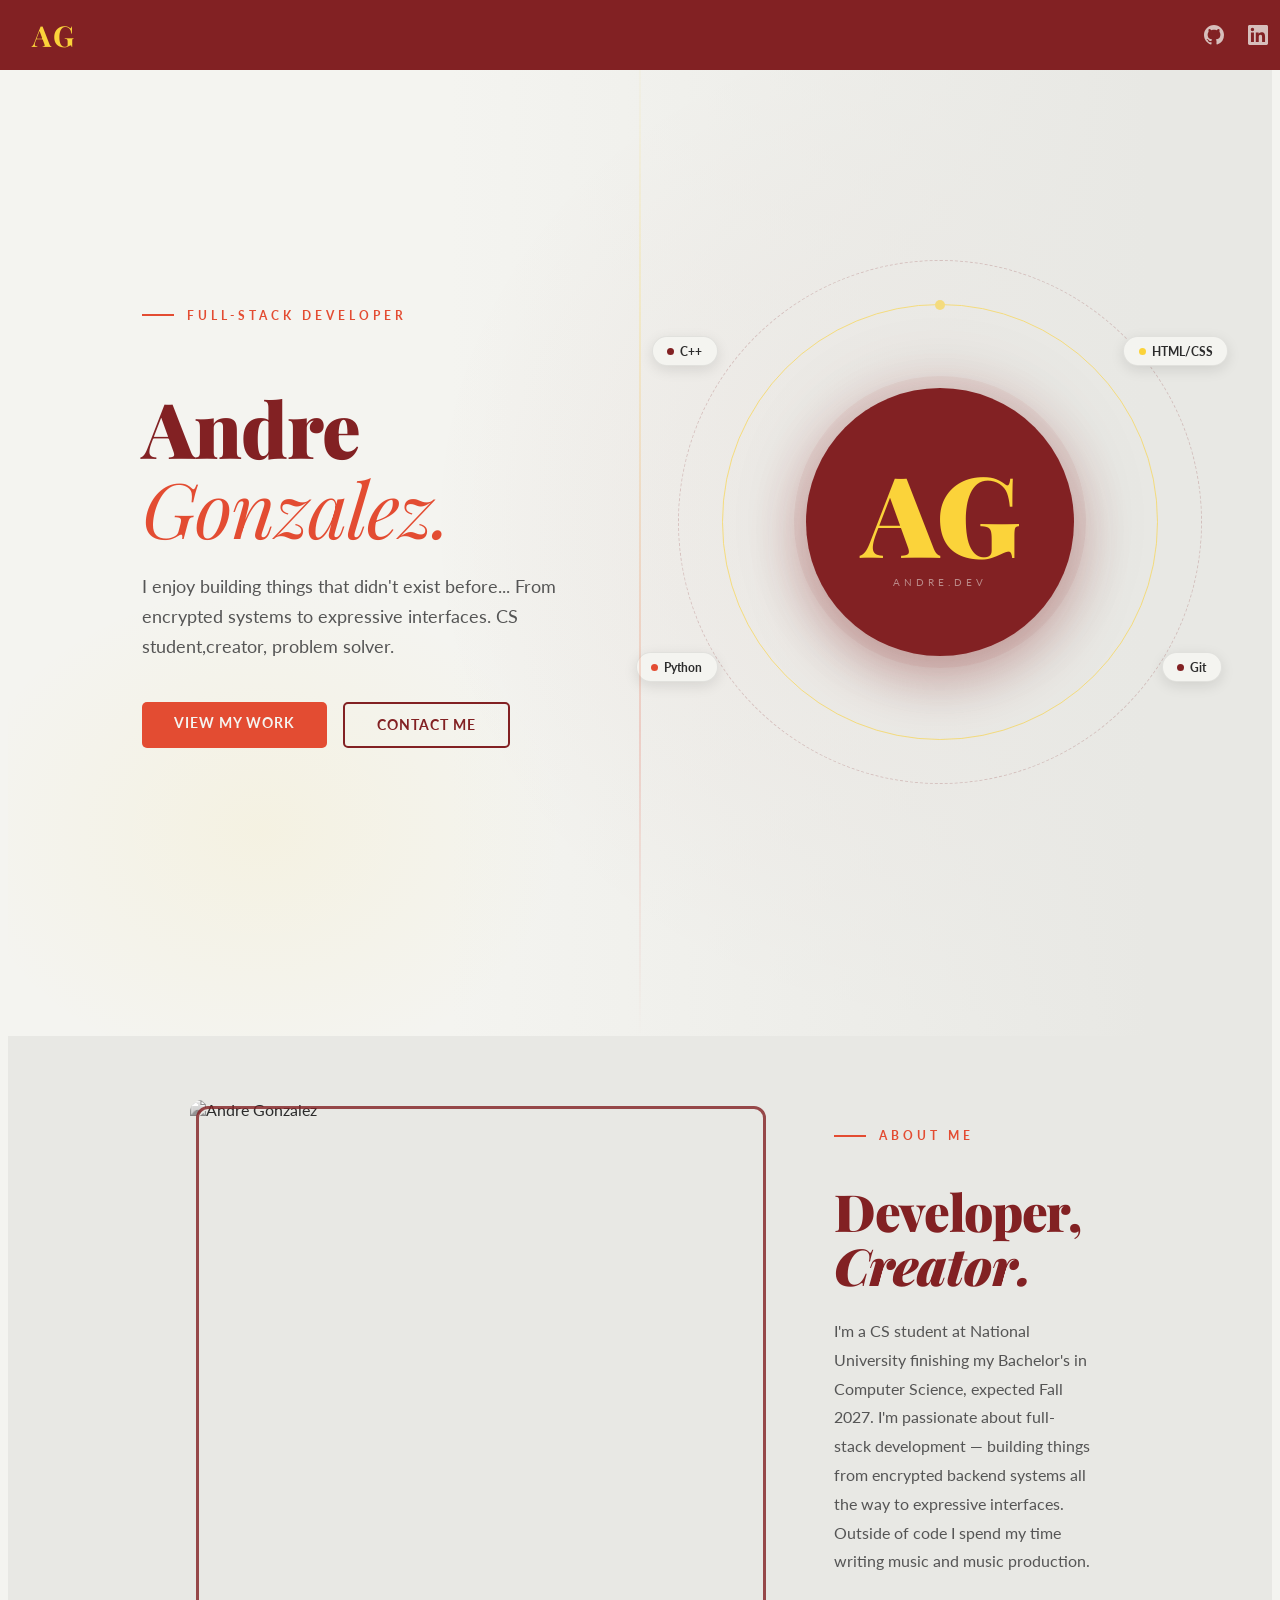
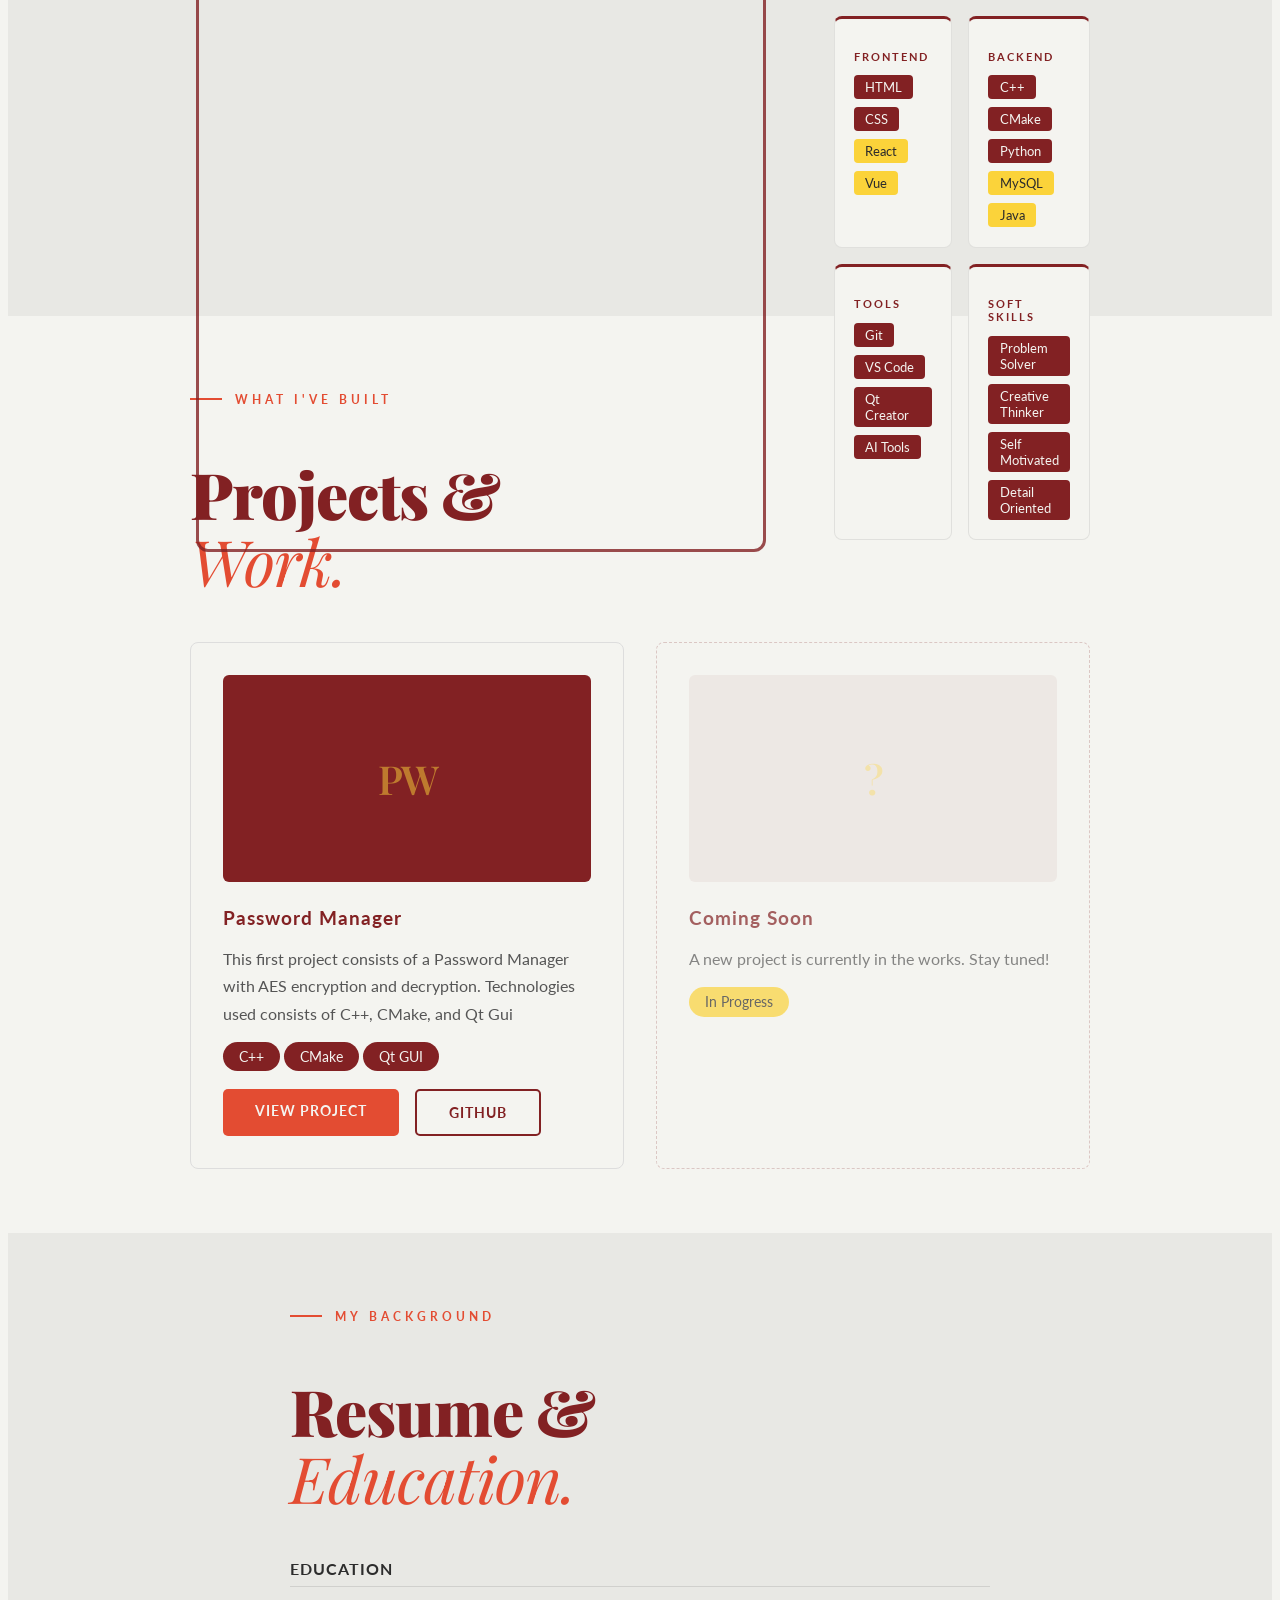
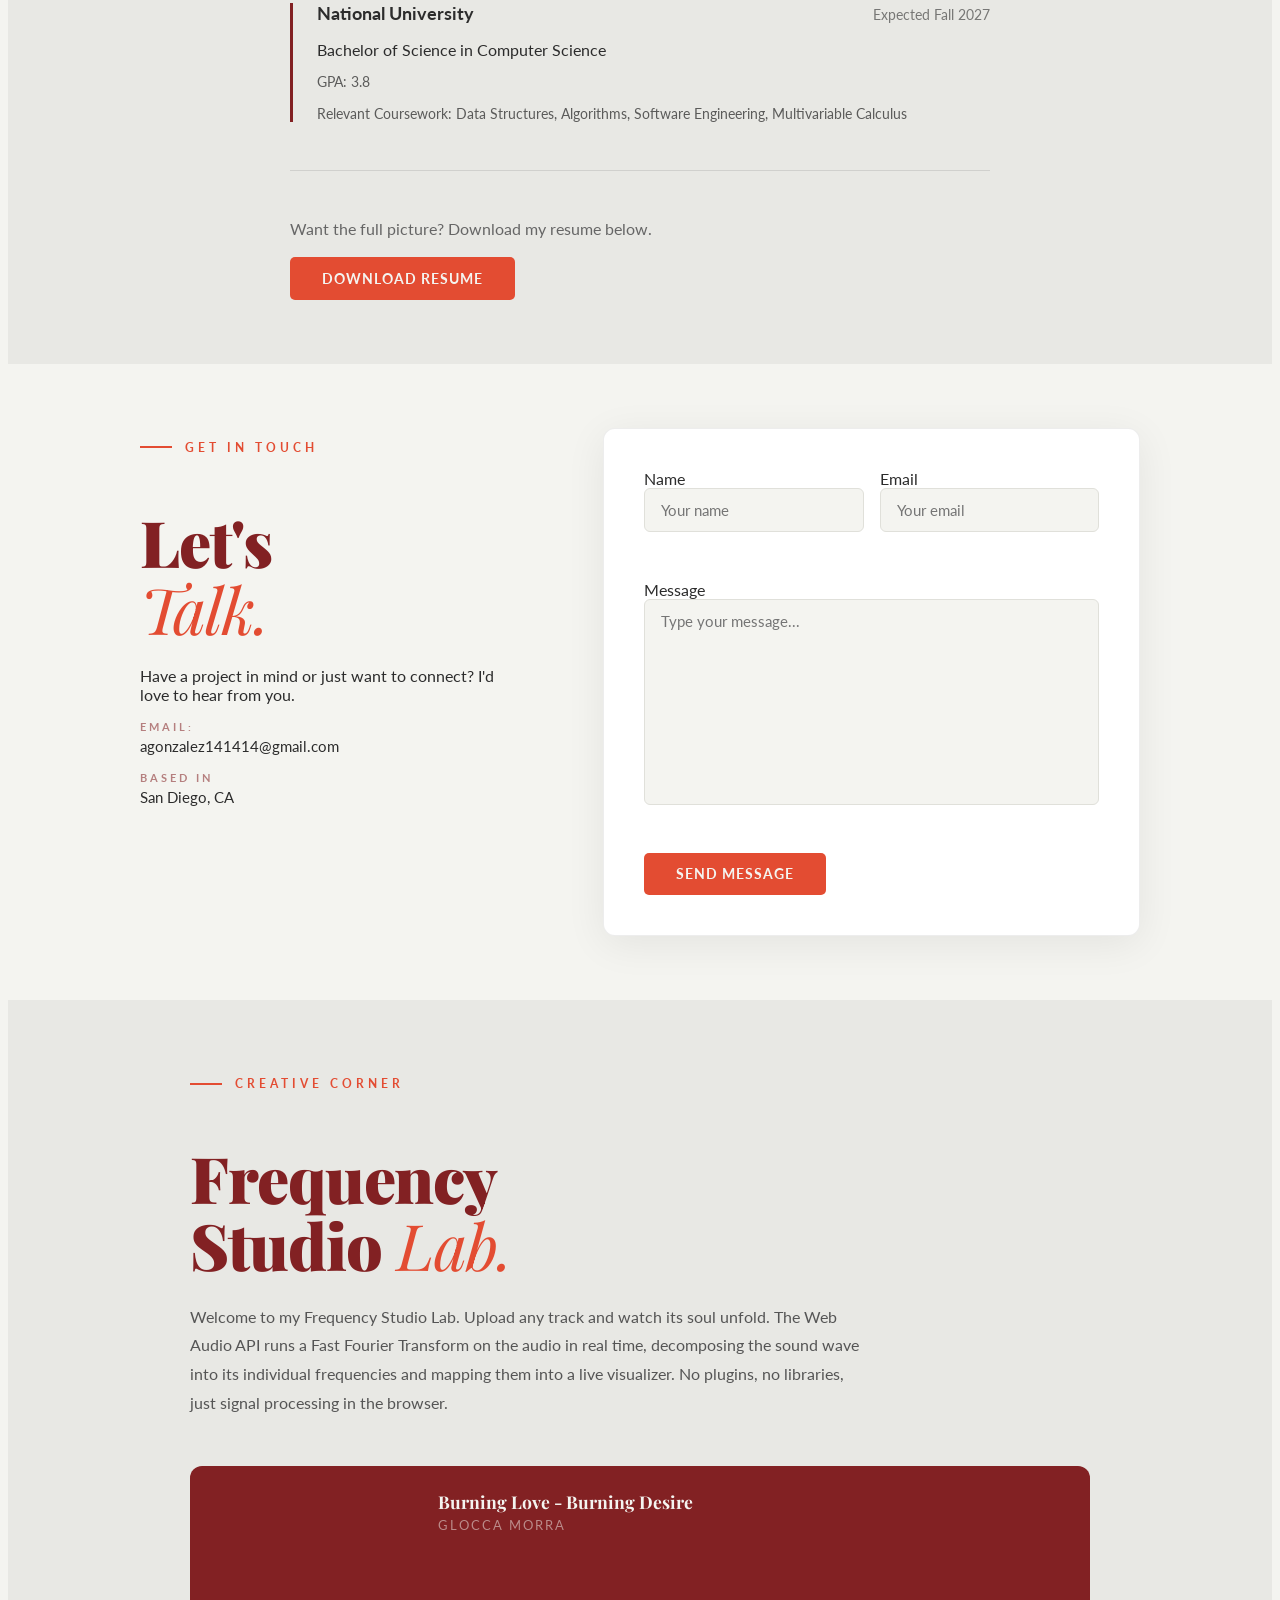
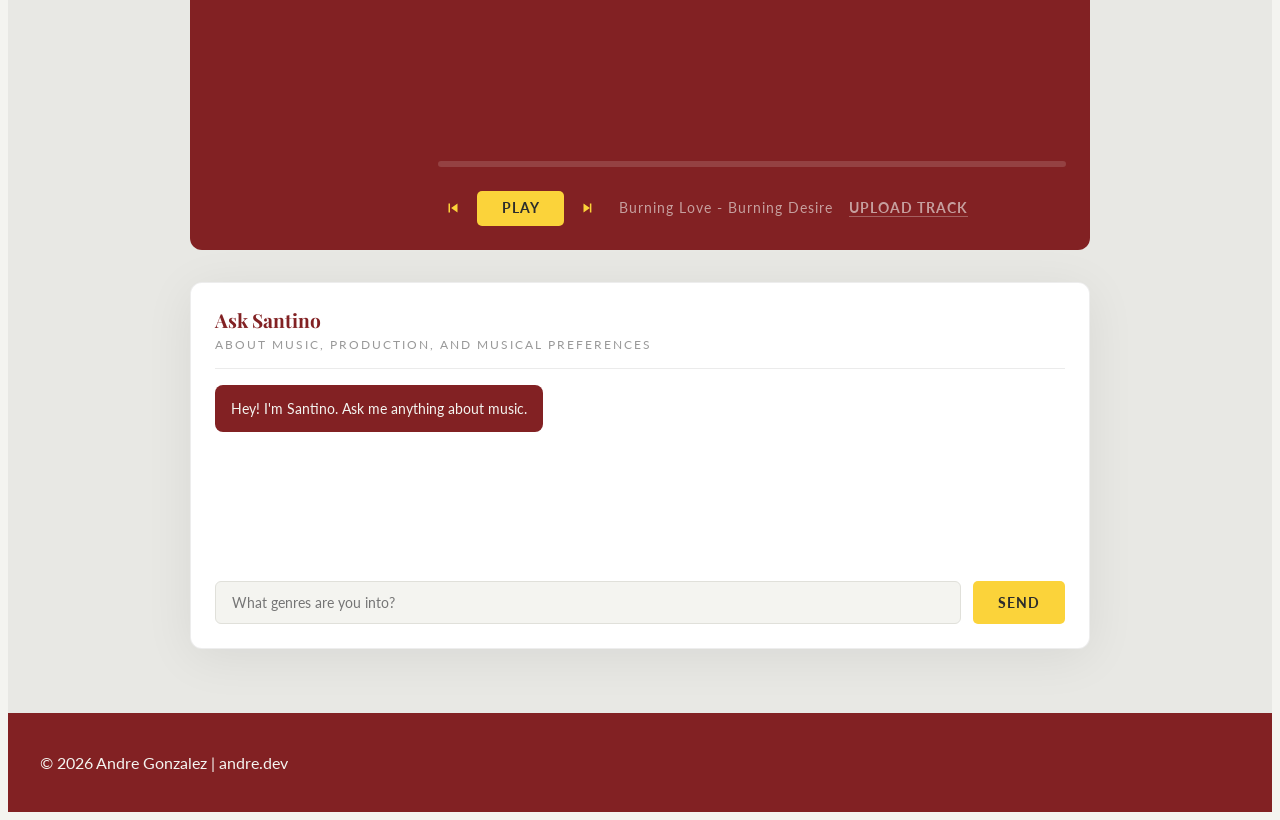
==== index.html @ 515b86c1 "fixed cover art issue and track index" ====
<!DOCTYPE html>
<html lang="en">
    <head>
        <meta charset="UTF-8" />
        <meta name="viewport" content="width=device-width, initial-scale=1.0" />
        <link href="https://fonts.googleapis.com/css2?family=Playfair+Display:ital,wght@0,400;0,700;0,900;1,400;1,900&family=Lato:wght@300;400;700&display=swap" rel="stylesheet" />
        <script src="https://cdnjs.cloudflare.com/ajax/libs/jsmediatags/3.9.5/jsmediatags.min.js"></script>
        <link rel="stylesheet" href="style.css" />
        <title>Andre Gonzalez</title>
    </head>
    <body>
        <nav class="navbar">
            <div class="logo">AG</div>
<div class="nav-social">
    <a href="https://github.com/wewrotehaikus" target="_blank" aria-label="GitHub">
        <svg xmlns="http://www.w3.org/2000/svg" width="20" height="20" viewBox="0 0 24 24" fill="currentColor">
            <path d="M12 0C5.37 0 0 5.37 0 12c0 5.31 3.435 9.795 8.205 11.385.6.105.825-.255.825-.57 0-.285-.015-1.23-.015-2.235-3.015.555-3.795-.735-4.035-1.41-.135-.345-.72-1.41-1.23-1.695-.42-.225-1.02-.78-.015-.795.945-.015 1.62.87 1.845 1.23 1.08 1.815 2.805 1.305 3.495.99.105-.78.42-1.305.765-1.605-2.67-.3-5.46-1.335-5.46-5.925 0-1.305.465-2.385 1.23-3.225-.12-.3-.54-1.53.12-3.18 0 0 1.005-.315 3.3 1.23.96-.27 1.98-.405 3-.405s2.04.135 3 .405c2.295-1.56 3.3-1.23 3.3-1.23.66 1.65.24 2.88.12 3.18.765.84 1.23 1.905 1.23 3.225 0 4.605-2.805 5.625-5.475 5.925.435.375.81 1.095.81 2.22 0 1.605-.015 2.895-.015 3.3 0 .315.225.69.825.57A12.02 12.02 0 0 0 24 12c0-6.63-5.37-12-12-12z"/>
        </svg>
    </a>
    <a href="https://linkedin.com/in/andre-gonzalez-890888362" target="_blank" aria-label="LinkedIn">
        <svg xmlns="http://www.w3.org/2000/svg" width="20" height="20" viewBox="0 0 24 24" fill="currentColor">
            <path d="M20.447 20.452h-3.554v-5.569c0-1.328-.027-3.037-1.852-3.037-1.853 0-2.136 1.445-2.136 2.939v5.667H9.351V9h3.414v1.561h.046c.477-.9 1.637-1.85 3.37-1.85 3.601 0 4.267 2.37 4.267 5.455v6.286zM5.337 7.433a2.062 2.062 0 0 1-2.063-2.065 2.064 2.064 0 1 1 2.063 2.065zm1.782 13.019H3.555V9h3.564v11.452zM22.225 0H1.771C.792 0 0 .774 0 1.729v20.542C0 23.227.792 24 1.771 24h20.451C23.2 24 24 23.227 24 22.271V1.729C24 .774 23.2 0 22.222 0h.003z"/>
        </svg>
    </a>
    <a href="mailto:agonzalez141414@gmail.com" aria-label="Email">
        <svg xmlns="http://www.w3.org/2000/svg" width="20" height="20" viewBox="0 0 24 24" fill="currentColor">
            <path d="M24 5.457v13.909c0 .904-.732 1.636-1.636 1.636h-3.819V11.73L12 16.64l-6.545-4.91v9.273H1.636A1.636 1.636 0 0 1 0 19.366V5.457c0-.9.732-1.636 1.636-1.636h.437L12 11.183l9.927-7.362h.437A1.636 1.636 0 0 1 24 5.457z"/>
        </svg>
    </a>
</div>
        </nav>

        <section class="hero">

            <!-- diagonal background panel on right side-->
             <div class="hero-bg-stripe"></div>

             <!-- leftside text-->
             <div class="hero-left">
                <p class="eyebrow">Full-Stack Developer</p>
                <h1 class="hero-title">Andre<br><em>Gonzalez.</em></h1>
                <p class="hero-tagline"> I enjoy building things that didn't exist before... From encrypted systems to expressive interfaces. CS student,creator, problem solver.</p>
                <div class="hero-ctas">
                    <a href="#projects" class="btn-primary">View My Work</a>
                    <a href="#contact" class="btn-secondary">Contact Me</a>
                </div>
             </div> 

             <!--right side monogram-->
             <div class="hero-right">
                <div class="monogram-wrapper">
                    <div class="orbit-ring-static"></div>
                    <div class="orbit-ring"></div>
                    <div class="monogram-card">
                        <span class="monogram-letter">AG</span>
                        <span class="monogram-subtitle">andre.dev</span>
                    </div>
                    <!--skill chips positioned around the big ol circle-->
                    <span class="chip chip-1">
                        <span class="chip-dot" style="background: var(--burgundy);"></span>C++
                    </span>
                    <span class="chip chip-2">
                        <span class="chip-dot" style="background: var(--orange-red);"></span>Python
                    </span>
                    <span class="chip chip-3">
                        <span class="chip-dot" style="background: var(--mustard);"></span>HTML/CSS
                    </span>
                    <span class="chip chip-4">
                        <span class="chip-dot" style="background: var(--burgundy);"></span>Git
                    </span>
                </div>
             </div>

             <div class="scroll-hint">
                        <span>scroll</span>
                        <div class="scroll-arrow"></div>
                        </div>

        </section>
        

        <section id="about" class="section-alt">
            <div class="container">

                <div class="about-inner">

                    <!--Left: photo-->
                    <div class="about-photo-wrap">
                        <img src="photo.jpg" alt="Andre Gonzalez" class="about-photo"/>
                    </div>

                    <!--Right: bio+skills-->
                    <div class="about-content">
                        <p class="eyebrow">About Me</p>
                        <h2 class="about-title">Developer,<br><em>Creator.</em></h2>
                            <p class="about-bio">I'm a CS student at National University finishing my Bachelor's in Computer Science, expected Fall 2027. I'm passionate about full-stack development — building things from encrypted backend systems all the way to expressive interfaces. Outside of code I spend my time writing music and music production.</p>

                        <div class="about-skills">
                            <div class="skill-card">
                                <h3>Frontend</h3>
                                <div class="badges">
                                    <span class="badge">HTML</span>
                                    <span class="badge">CSS</span>
                                    <span class="badge-learning">React</span>
                                    <span class="badge-learning">Vue</span>
                                </div>
                            </div>
                            <div class="skill-card">
                                <h3>Backend</h3>
                                <div class="badges">
                                    <span class="badge">C++</span>
                                    <span class="badge">CMake</span>
                                    <span class="badge">Python</span>
                                    <span class="badge-learning">MySQL</span>
                                    <span class="badge-learning">Java</span>
                                </div>
                            </div>
                            <div class="skill-card">
                                <h3>Tools</h3>
                                <div class="badges">
                                    <span class="badge">Git</span>
                                    <span class="badge">VS Code</span>
                                    <span class="badge">Qt Creator</span>
                                    <span class="badge">AI Tools</span>
                                </div>
                            </div>
                            <div class="skill-card">
                                <h3>Soft Skills</h3>
                                <div class="badges">
                                    <span class="badge">Problem Solver</span>
                                    <span class="badge">Creative Thinker</span>
                                    <span class="badge">Self Motivated</span>
                                    <span class="badge">Detail Oriented</span>
                                </div>
                            </div>
                        </div>
                    </div>

                </div>
                </div>
        </section>

        <section id="projects">
                <div class="container">
                    <p class="eyebrow">What I've Built</p>
                    <h2 class="projects-title">Projects &<br><em>Work.</em></h2>
                    <div class="projects-grid">
                        <div class="project-card">
                            <div class="project-card-img">
                                <span class="project-card-placeholder">PW</span>
                            </div>
                            <h3>Password Manager</h3>
                            <p> This first project consists of a Password Manager with AES encryption and decryption. Technologies used consists of C++, CMake, and Qt Gui</p>
                            <div class="badges">
                                <span class="badge">C++</span>
                                <span class="badge">CMake</span>
                                <span class="badge">Qt GUI</span>
                            </div>
                            <div class="project-card-actions">
                                <a href="#" class="btn-primary">View Project</a>
                                <a href="https://github.com/wewrotehaikus" target="_blank" class="btn-secondary">GitHub</a>
                            </div>
                        </div>

                        <div class="project-card project-card--wip">
                            <div class="project-card-img">
                                <span class="project-card-placeholder">?</span>
                            </div>
                            <h3>Coming Soon</h3>
                            <p>A new project is currently in the works. Stay tuned!</p>
                            <div class="badges">
                                <span class="badge-learning">In Progress</span>
                            </div>
                        </div>
                    </div>
                </div>    
        </section>

        <section id="resume" class="section-alt">
            <div class="container">
                <p class="eyebrow">My Background</p>
                <h2 class="resume-title">Resume &<br><em>Education.</em></h2>
                
                <div class="resume-block">
                    <h3>Education</h3>
                    <div class="resume-entry">
                        <div class="resume-entry-header">
                            <span class="resume-school">National University</span>
                            <span class="resume-date">Expected Fall 2027</span>
                        </div>
                        <p class="resume-degree">Bachelor of Science in Computer Science</p>
                        <p class="resume-detail">GPA: 3.8</p>
                        <p class="resume-detail">Relevant Coursework: Data Structures, Algorithms, Software Engineering, Multivariable Calculus</p>
                    </div>
                </div>
                <div class="resume-download">
                    <p>Want the full picture? Download my resume below.</p>
                    <a href="resume.pdf" download class="btn-primary">Download Resume</a>
                </div>
            </div>
        </section>

        <section id="contact">
            <div class="contact-inner">
                <!-- left heading block-->
                <div class="contact-heading">
                    <p class="eyebrow">Get In Touch</p>
                    <h2 class="contact-title">Let's<br><em>Talk.</em></h2>
                    <p class="contact-blurb">Have a project in mind or just want to connect? I'd love to hear from you.</p>

                    <div class="contact-detail">
                        <span class="contact-detail-label">Email:</span>
                        <a href="mailto:agonzalez141414@gmail.com" class="contact-detail-value">agonzalez141414@gmail.com</a>
                    </div>
                    <div class="contact-detail">
                        <span class="contact-detail-label">Based in</span>
                        <span class="contact-detail-value">San Diego, CA</span>
                    </div>
                </div>
                <div class="contact-form-wrap">
                    <form id="contactForm" name="contact" method="POST" data-netlify="true" netlify>
                        <input type="hidden" name="form-name" value="contact" />
                        <div class="form-row">    
                            <div class="form-group">
                                <label for="name">Name</label>
                                <input type="text" id="name" name="name" placeholder="Your name" required />
                            </div>
                            <div class="form-group">
                                <label for="email">Email</label>
                                <input type="email" id="email" name="email" placeholder="Your email" required />
                            </div>
                        </div>
                        <div class="form-group">
                            <label for="message">Message</label>
                            <textarea id="message" name="message" rows="10" placeholder="Type your message..." required></textarea>
                        </div>
                        <button type="submit" class="btn-primary">Send Message</button>
                    </form>
                </div>
            </div>
        </section>

        <section id="frequency-studio-lab" class="section-alt">
            <div class="container">
                <p class="eyebrow">Creative Corner</p>
                <h2 class="lab-title">Frequency<br>Studio<em> Lab.</em></h2>
                <p class="lab-description">Welcome to my Frequency Studio Lab. Upload any track and watch its soul unfold. The Web Audio API runs a Fast Fourier Transform on the audio in real time, decomposing the sound wave into its individual frequencies and mapping them into a live visualizer. No plugins, no libraries, just signal processing in the browser.</p>

                <!--Visualizer-->
                <div class="lab-visualizer-wrap">
    <div class="lab-player">

        <!-- Album Art -->
        <div class="lab-album-art">
            <canvas id="artCanvas" class="art-canvas"></canvas>
        </div>

        <!-- Right side: visualizer + info + controls -->
        <div class="lab-player-right">
            <div class="lab-track-info">
                <span class="lab-track-title" id="trackTitle">Placeholder 1</span>
                <span class="lab-track-artist" id="trackArtist">Andre Gonzalez</span>
            </div>
            <canvas id="visualizer" class="visualizer-canvas"></canvas>
            <div class="progress-bar" id="progressBar">
                <div class="progress-fill" id="progressFill"></div>
            </div>
            <div class="lab-controls">
                <div class="lab-transport">
                    <button class="lab-icon-btn" id="prevBtn" aria-label="Previous track">
                        <svg xmlns="http://www.w3.org/2000/svg" width="18" height="18" viewBox="0 0 24 24" fill="currentColor">
                            <path d="M6 6h2v12H6zm3.5 6 8.5 6V6z"/>
                        </svg>
                    </button>
                    <button class="lab-btn" id="playPauseBtn">Play</button>
                    <button class="lab-icon-btn" id="nextBtn" aria-label="Next track">
                        <svg xmlns="http://www.w3.org/2000/svg" width="18" height="18" viewBox="0 0 24 24" fill="currentColor">
                            <path d="M6 18l8.5-6L6 6v12zm8.5-6v6h2V6h-2v6z"/>
                        </svg>
                    </button>
                </div>
                <span class="lab-track-name" id="trackName">Placeholder 1</span>
                <label class="lab-upload-label" for="audioUpload">Upload Track</label>
                <input type="file" id="audioUpload" accept="audio/*" hidden />
            </div>
        </div>

    </div>
</div>

                <!--AI Chat-->
                <div class="lab-chat">
                    <div class="lab-chat-header">
                        <span class="lab-chat-title">Ask Santino</span>
                        <span class="lab-chat-subtitle">about music, production, and musical preferences</span>
                    </div>
                    <div class="lab-chat-messages" id="chatMessages">
                        <div class="chat-msg chat-msg--andre">Hey! I'm Santino. Ask me anything about music.</div>
                    </div>
                    <div class="lab-chat-input-row">
                        <input type="text" id="chatInput" class="lab-chat-input" placeholder="What genres are you into?" />
                        <button class="lab-btn" id="chatSend">Send</button>
                    </div>
                </div>
            </div>
        </section>

        <footer class="footer">
            <p>&copy; 2026 Andre Gonzalez | andre.dev </p>
        </footer>    

<!--JavaScript begins below-->

<script>
    const scrollHint = document.querySelector('.scroll-hint');
    window.addEventListener('scroll', () => {
        if (window.scrollY > 50) {
            scrollHint.classList.add('hidden');
        }
    });
</script>

<script>
    //===== Contact Form ====
    const contactForm = document.getElementById('contactForm');

    contactForm.addEventListener('submit', async function (e) {
        e.preventDefault(); // stops the browser form doing a normal form POST

        const formData = new FormData(contactForm);

        try {
            const response = await fetch('/', {
                method: 'POST',
                headers: { 'Content-Type': 'application/x-www-form-urlencoded' },
                body: new URLSearchParams(formData).toString()
            });

            if (response.ok) {
                showToast('Message sent! I\'ll get back to you soon.');
                contactForm.reset();
            } else {
                showToast('Something went wrong. Try emailing me directly.', true);
            }

        } catch (err) {
            showToast('Network error. Try emailing me directly.', true);
        }
    });

    function showToast(message, isError = false) {
        const toast = document.createElement('div');
        toast.textContent = message;
        toast.style.cssText = `
        position: fixed;
        bottom: 2rem;
        right: 2rem;
        background: ${isError ? '#7a1c1c' : 'var(--burgundy)'};
        color: var(--cream);
        padding: 1rem 1.5rem;
        border-radius: 6px;
        font-family: 'Lato', sans-serif;
        font-size: 0.95rem;
        box-shadow: 0 4px 20px rgba(0,0,0,0.4);
        z-index: 9999;
        opacity: 0;
        transition: opacity 0.3s ease;
    `;

    document.body.appendChild(toast);

    //Fade in
    requestAnimationFrame(() => {
        toast.style.opacity ='1';
    });

    //Fade out and remove after 4 seconds
    setTimeout(() =>{
        toast.style.opacity = '0';
        setTimeout(() => toast.remove(), 300);
    }, 4000);
    }
</script>

<script>
    // ===== FREQUENCY STUDIO LAB =====
    // Total lines: ~180 (was ~60) — added ~120 lines for:
    // - Track array + multi-track management (~15 lines)
    // - Pause/resume with position tracking (~20 lines)
    // - Progress bar update loop (~15 lines)
    // - Seek on click (~10 lines)
    // - File upload handler (~10 lines)
    // - Frequency tooltip on hover (~25 lines)
    // - General restructuring for all the above to work together (~25 lines)

    // ===== COLORS — change these anytime =====
    const VIZ_COLORS = {
        barPrimary: '#fbd33a',
        barPeak: '#822123',
    };

    // ===== TRACK LIST — add/remove tracks here =====
    const TRACKS = [
    { name: 'Burning Love - Burning Desire', artist: 'Glocca Morra', file: 'burning love - burning desire.mp3', cover: null },
    { name: 'Spirit of the Speed Edition', artist: 'Rob Ford Explorer', file: 'spirit of the speed edition - rob ford explorer.mp3', cover: null },
    { name: 'Never Ending Math Equation', artist: 'Modest Mouse', file: 'Never Ending Math Equation.mp3', cover: null },
    { name: 'Where Am I', artist: 'Title Fight', file: 'Title Fight - Where Am I.mp3', cover: null },
    { name: 'Natural Devotion', artist: 'Spirit of the Beehive', file: 'Natural Devotion.mp3', cover: null },
    { name: 'Gallowdance', artist: 'Lebanon Hanover', file: 'Lebanon Hanover - Gallowdance.mp3', cover: null },
];
    let currentTrackIndex = 0;

    // ===== GRAB ELEMENTS =====
    const canvas = document.getElementById('visualizer');
    const ctx = canvas.getContext('2d');
    const playPauseBtn = document.getElementById('playPauseBtn');
    const prevBtn = document.getElementById('prevBtn');
    const nextBtn = document.getElementById('nextBtn');
    const trackNameEl = document.getElementById('trackName');
    const audioUpload = document.getElementById('audioUpload');
    const progressBar = document.getElementById('progressBar');
    const progressFill = document.getElementById('progressFill');

    // ===== AUDIO STATE =====
    let audioCtx, analyser, source, animationId;
    let isPlaying = false;
    let audioBuffer = null;
    // these three work together to track position
    let startTime = 0;       // when in audioCtx.currentTime we hit play
    let pauseOffset = 0;     // how far into the track we are when paused
    let trackDuration = 0;   // total length of the track

    // ===== CANVAS SETUP =====
    function resizeCanvas() {
        canvas.width = canvas.offsetWidth;
        canvas.height = canvas.offsetHeight;
    }
    resizeCanvas();
    window.addEventListener('resize', resizeCanvas);

// ===== LOAD TRACK =====
async function loadTrack(index) {
    if (source) {
        source.onended = null;
        source.stop();
    }
    cancelAnimationFrame(animationId);
    isPlaying = false;
    pauseOffset = 0;
    playPauseBtn.textContent = 'Play';
    progressFill.style.width = '0%';

    // Update track info display
    trackNameEl.textContent = TRACKS[index].name;
    document.getElementById('trackTitle').textContent = TRACKS[index].name;
    document.getElementById('trackArtist').textContent = TRACKS[index].artist;

    // Draw art — real cover if available, placeholder if not
    // Try to read embedded cover art from hosted MP3
    const fullUrl = window.location.origin + '/' + TRACKS[index].file;
    jsmediatags.read(fullUrl, {
        onSuccess: function(tag) {
            const pic = tag.tags.picture;
            if (pic) {
                const blob = new Blob([new Uint8Array(pic.data)], { type: pic.format });
                const url = URL.createObjectURL(blob);
                drawRealArt(url);
            } else {
                drawPlaceholderArt(TRACKS[index].name);
            }
        },
        onError: function() {
            drawPlaceholderArt(TRACKS[index].name);
        }
    });

    if (!audioCtx) audioCtx = new AudioContext();

    try {
        const response = await fetch(TRACKS[index].file);
        const arrayBuffer = await response.arrayBuffer();
        audioBuffer = await audioCtx.decodeAudioData(arrayBuffer);
        trackDuration = audioBuffer.duration;
    } catch (e) {
        trackNameEl.textContent = TRACKS[index].name + ' (not found)';
        audioBuffer = null;
    }
}

    // ===== PLAY FROM OFFSET =====
    // This is the core of pause/resume — always starts from pauseOffset
    function playFromOffset(offset) {
        if (!audioBuffer || !audioCtx) return;

        // Set up analyser (FFT node)
        analyser = audioCtx.createAnalyser();
        analyser.fftSize = 256;
        analyser.connect(audioCtx.destination);

        // Create a fresh buffer source (required every play)
        source = audioCtx.createBufferSource();
        source.buffer = audioBuffer;
        source.connect(analyser);
        source.start(0, offset); // second argument = where to start in the track

        startTime = audioCtx.currentTime - offset;

        source.onended = () => {
            // Only treat as natural end if we're still playing
            if (isPlaying) {
                isPlaying = false;
                pauseOffset = 0;
                playPauseBtn.textContent = 'Play';
                progressFill.style.width = '0%';
                cancelAnimationFrame(animationId);
            }
        };

        isPlaying = true;
        playPauseBtn.textContent = 'Pause';
        drawVisualizer();
        updateProgress();
    }

    // ===== PAUSE =====
    function pause() {
        if (!source) return;
        // Save where we are before stopping
        pauseOffset = audioCtx.currentTime - startTime;
        source.onended = null;
        source.stop();
        isPlaying = false;
        playPauseBtn.textContent = 'Play';
        cancelAnimationFrame(animationId);
    }

    // ===== PLAY/PAUSE TOGGLE =====
    playPauseBtn.addEventListener('click', () => {
        if (!audioBuffer) return;
        if (isPlaying) {
            pause();
        } else {
            playFromOffset(pauseOffset); // resume from where we paused
        }
    });

    // ===== PREV / NEXT =====
    prevBtn.addEventListener('click', () => {
        currentTrackIndex = (currentTrackIndex - 1 + TRACKS.length) % TRACKS.length;
        loadTrack(currentTrackIndex);
    });

    nextBtn.addEventListener('click', () => {
        currentTrackIndex = (currentTrackIndex + 1) % TRACKS.length;
        loadTrack(currentTrackIndex);
    });

    // ===== PROGRESS BAR =====
    function updateProgress() {
        if (!isPlaying) return;
        const elapsed = audioCtx.currentTime - startTime;
        const percent = Math.min((elapsed / trackDuration) * 100, 100);
        progressFill.style.width = percent + '%';
        requestAnimationFrame(updateProgress);
    }

    // Click to seek
    progressBar.addEventListener('click', (e) => {
        if (!audioBuffer) return;
        const rect = progressBar.getBoundingClientRect();
        const clickX = e.clientX - rect.left;
        const percent = clickX / rect.width;
        const seekTo = percent * trackDuration;

        if (isPlaying) {
            pause();
            pauseOffset = seekTo;
            playFromOffset(pauseOffset);
        } else {
            pauseOffset = seekTo;
            progressFill.style.width = (percent * 100) + '%';
        }
    });

    // ===== FILE UPLOAD =====
audioUpload.addEventListener('change', (e) => {
    const file = e.target.files[0];
    if (!file) return;
    const url = URL.createObjectURL(file);

    // Try to read ID3 tags for title, artist, cover art
    jsmediatags.read(file, {
        onSuccess: (tag) => {
            const tags = tag.tags;
            const title = tags.title || file.name;
            const artist = tags.artist || 'Unknown Artist';

            // Extract cover art if embedded
            let coverUrl = null;
            if (tags.picture) {
                const pic = tags.picture;
                const blob = new Blob(
                    [new Uint8Array(pic.data)],
                    { type: pic.format }
                );
                coverUrl = URL.createObjectURL(blob);
            }

            TRACKS[currentTrackIndex] = {
                name: title,
                artist: artist,
                file: url,
                cover: coverUrl
            };
            loadTrack(currentTrackIndex);
        },
        onError: () => {
            // No tags found — just use filename
            TRACKS[currentTrackIndex] = {
                name: file.name,
                artist: 'Unknown Artist',
                file: url,
                cover: null
            };
            loadTrack(currentTrackIndex);
        }
    });
});

    // ===== FREQUENCY TOOLTIP =====
    const tooltip = document.createElement('div');
    tooltip.className = 'viz-tooltip';
    document.body.appendChild(tooltip);

    // Maps frequency in Hz to a human-readable label
    function getFrequencyLabel(hz) {
        if (hz < 60)   return 'Sub Bass';
        if (hz < 250)  return 'Bass';
        if (hz < 500)  return 'Low Mid';
        if (hz < 2000) return 'Midrange';
        if (hz < 4000) return 'High Mid';
        if (hz < 6000) return 'Presence';
        return 'Brilliance';
    }

    canvas.addEventListener('mousemove', (e) => {
        if (!analyser) return;
        const rect = canvas.getBoundingClientRect();
        const mouseX = e.clientX - rect.left;
        const barWidth = (canvas.width / analyser.frequencyBinCount) * 2.2 + 1;
        const barIndex = Math.floor(mouseX / barWidth);
        // Convert bar index to Hz
        const hz = Math.round((barIndex / analyser.frequencyBinCount) * (audioCtx.sampleRate / 2));
        const label = getFrequencyLabel(hz);

        tooltip.textContent = `${label} — ${hz} Hz`;
        tooltip.style.display = 'block';
        tooltip.style.left = e.clientX + 12 + 'px';
        tooltip.style.top = e.clientY - 28 + 'px';
    });

    canvas.addEventListener('mouseleave', () => {
        tooltip.style.display = 'none';
    });

    // ===== VISUALIZER DRAWING LOOP =====
    function drawVisualizer() {
        animationId = requestAnimationFrame(drawVisualizer);

        const bufferLength = analyser.frequencyBinCount;
        const dataArray = new Uint8Array(bufferLength);
        analyser.getByteFrequencyData(dataArray);

        const W = canvas.width;
        const H = canvas.height;

        ctx.clearRect(0, 0, W, H);

        const barWidth = (W / bufferLength) * 2.2;
        let x = 0;

        for (let i = 0; i < bufferLength; i++) {
            const value = dataArray[i] / 255;
            const barHeight = value * (H / 2);

            const gradient = ctx.createLinearGradient(0, H / 2 - barHeight, 0, H / 2 + barHeight);
            gradient.addColorStop(0, VIZ_COLORS.barPeak);
            gradient.addColorStop(0.5, VIZ_COLORS.barPrimary);
            gradient.addColorStop(1, VIZ_COLORS.barPeak);

            ctx.fillStyle = gradient;
            ctx.fillRect(x, H / 2 - barHeight, barWidth - 1, barHeight);
            ctx.fillRect(x, H / 2, barWidth - 1, barHeight);

            x += barWidth + 1;
        }
    }

// ===== DRAW PLACEHOLDER ART =====
function drawPlaceholderArt(trackName) {
    const artCanvas = document.getElementById('artCanvas');
    const artCtx = artCanvas.getContext('2d');

    artCanvas.width = 200;
    artCanvas.height = 200;

    const W = artCanvas.width;
    const H = artCanvas.height;

    // Background
    artCtx.fillStyle = '#5a1618';
    artCtx.fillRect(0, 0, W, H);

    // Outer mustard border
    artCtx.strokeStyle = 'rgba(251, 211, 58, 0.25)';
    artCtx.lineWidth = 6;
    artCtx.strokeRect(3, 3, W - 6, H - 6);

    // Inner subtle line
    artCtx.strokeStyle = 'rgba(251, 211, 58, 0.08)';
    artCtx.lineWidth = 1;
    artCtx.strokeRect(14, 14, W - 28, H - 28);

    // AG monogram
    artCtx.font = '900 4rem "Playfair Display", serif';
    artCtx.fillStyle = 'rgba(251, 211, 58, 0.35)';
    artCtx.textAlign = 'center';
    artCtx.textBaseline = 'middle';
    artCtx.fillText('AG', W / 2, H / 2 - 10);

    // Track name
    artCtx.font = '700 0.6rem "Lato", sans-serif';
    artCtx.fillStyle = 'rgba(244, 244, 240, 0.35)';
    artCtx.fillText(trackName.toUpperCase(), W / 2, H / 2 + 32);
}

// ===== DRAW REAL ART =====
function drawRealArt(imageUrl) {
    const artCanvas = document.getElementById('artCanvas');
    const artCtx = artCanvas.getContext('2d');
    artCanvas.width = 200;
    artCanvas.height = 200;

    const img = new Image();
    img.onload = () => {
        artCtx.drawImage(img, 0, 0, 200, 200);
    };
    img.src = imageUrl;
}    

    loadTrack(0);


const conversationHistory = [];

// AI Chatbot personality prompt
const SYSTEM_PROMPT = `You are Santino, a music-obsessed assistant and the loyal companion of a CS student and music producer from San Diego. You have a deep love for punk rock, emo, alternative, skramz, shoegaze, math rock, and mathcore. When visitors ask about music taste, production style, or influences, answer conversationally and keep it short — like you're texting a friend, not writing an essay. If someone asks what you're working on musically, be honest that the catalog is still being built. Don't make up specific track names or projects that don't exist. If asked something unrelated to music or your background, politely steer it back.`;

// Creates a chat bubble and appends it to the chat window
function appendMessage(text, sender) {
    const msg = document.createElement('div');
    msg.className = `chat-msg chat-msg--${sender}`;
    msg.textContent = text;
    chatMessages.appendChild(msg);
    // Auto scroll to latest message
    chatMessages.scrollTop = chatMessages.scrollHeight;
}

async function sendMessage() {
    const userText = chatInput.value.trim();
    if (!userText) return;

    // Show user message and clear input
    appendMessage(userText, 'user');
    chatInput.value = '';

    // Add to history
    conversationHistory.push({
        role: 'user',
        content: userText
    });

    // Show a typing indicator while waiting
    const typing = document.createElement('div');
    typing.className = 'chat-msg chat-msg--andre';
    typing.textContent = '...';
    chatMessages.appendChild(typing);
    chatMessages.scrollTop = chatMessages.scrollHeight;

    try {
        const response = await fetch( "/.netlify/functions/chat", {
            method: 'POST',
            headers: { 'Content-Type': 'application/json', },
            body: JSON.stringify({
                messages: conversationHistory
            })
        });

        const data = await response.json();
        const reply = data.content[0].text;

        // Remove typing indicator and show real reply
        typing.remove();
        appendMessage(reply, 'andre');

        // Add chatbot reply to history so context is maintained
        conversationHistory.push({
            role: 'assistant',
            content: reply
        });

    } catch (err) {
        typing.remove();
        appendMessage('Something went wrong. Try again!', 'andre');
    }
}

// Send on button click
chatSend.addEventListener('click', sendMessage);

// Send on Enter key
chatInput.addEventListener('keydown', (e) => {
    if (e.key === 'Enter') sendMessage();
});

</script>
    </body>
</html>
---- style.css ----
:root {
    --off-white: #f4f4f0;
    --mustard: #fbd33a;
    --orange-red: #e34c32;
    --burgundy: #822123;
    --text: #2c2c2c;
    --cream: #f4f4f0;
}

.navbar {
    background-color: var(--burgundy);
    display: flex;
    justify-content: space-between;
    align-items: center;
    padding: 1rem 2rem;
    position: fixed;
    top: 0;
    left: 0;
    width: 100%;
    z-index: 1000;
}

html {
    scroll-behavior: smooth;
}

body {
    background-color: var(--off-white);
    color: var(--text);
    font-family:'Lato',sans-serif;
}

h1, h2 {
    font-family: 'Playfair Display', serif;
}

.hero {
    position: relative;
    min-height: 100vh;
    display: grid;
    grid-template-columns: 1fr 1fr;
    align-items: center;
    overflow: hidden;
    padding-top: 64px;
    background: radial-gradient(ellipse 60% 70% at 75% 50%, rgba(130,33,35,0.07) 0%, transparent 70%), radial-gradient(ellipse 40% 40% at 20% 80%, rgba(251,211,58,0.08) 0%, transparent 60%), var(--off-white);
}

    /*decorative div, its the off-grey panel on the right side of the hero section*/
.hero-bg-stripe {
    position: absolute;
    right: 0;
    top: 0;
    width: 65%;
    height: 100%;
    background: linear-gradient(to right, transparent, #e8e8e4 85%);
    z-index: 0;
}
/* Left column — all your text */
.hero-left {
    position: relative;
    z-index: 1;   /* sits above the bg-stripe */
    padding: 4rem 3rem 4rem 8vw;
}



/* Your name — bigger, bolder, split across two lines */
.hero-title {
    font-family: 'Playfair Display', serif;
    font-weight: 900;
    font-size: clamp(3rem, 6vw, 5.5rem);  /* scales between 3rem and 5.5rem based on viewport */
    line-height: 1.05;
    color: var(--burgundy);
    letter-spacing: -1px;
    margin-bottom: 0;
}

/* The <em> inside your name — italic, accent color */
.hero-title em {
    font-style: italic;
    font-weight: 400;
    color: var(--orange-red);
}

.hero-tagline {
    font-size: 1.1rem;
    line-height: 1.7;
    color: #555;
    max-width: 420px;
    margin-top: 1.5rem;
}

/* The two buttons sit side by side */
.hero-ctas {
    display: flex;
    gap: 1rem;
    margin-top: 2.5rem;
    flex-wrap: wrap;           /* wraps to a second line on small screens */
}

/* Right column — the monogram visual */
.hero-right {
    position: relative;
    z-index: 1;
    display: flex;
    justify-content: center;
    align-items: center;
    padding: 3rem;
}

/* The outer container controls the size of the whole monogram */
.monogram-wrapper {
    position: relative;
    width: min(320px, 38vw);
    aspect-ratio: 1; /* forces it to always be a perfect square */  
}

/* The spinning ring around the monogram.
   It's position: absolute so it can extend beyond the wrapper bounds. */
.orbit-ring {
    position: absolute;
    inset: -18%;
    border: 1.5px solid var(--mustard);
    border-radius: 50%;
    opacity: 0.6;
    animation: spinSlow 18s linear infinite;
}

/* A dot on the ring to make the rotation visible */
.orbit-ring::after {
    content: '';
    position: absolute;
    top: -5px;
    left: 50%;
    transform: translateX(-50%);
    width: 10px;
    height: 10px;
    border-radius: 50%;
    background: var(--mustard);
}

.orbit-ring-static {
    position: absolute;
    inset: -32%;
    border: 1px dashed rgba(130, 33, 35, 0.2);
    border-radius: 50%;
    /* no animation — this one stays still */
}

/* The circle itself */
.monogram-card {
    position: absolute;
    inset: 8%;
    background: var(--burgundy);
    border-radius: 50%;
    display: flex;
    flex-direction: column;
    align-items: center;
    justify-content: center;
    box-shadow:
        0 20px 60px rgba(130, 33, 35, 0.35),
        0 0 0 12px rgba(130, 33, 35, 0.06),
        0 0 80px rgba(130, 33, 35, 0.15);
}

.monogram-letter {
    font-family: 'Playfair Display', serif;
    font-size: clamp(4rem, 9vw, 7rem);
    font-weight: 900;
    color: var(--mustard);
    line-height: 1;
    letter-spacing: -3px;
    user-select: none;         /* prevents accidental text selection on double-click */
}

.monogram-subtitle {
    font-size: 0.65rem;
    letter-spacing: 4px;
    text-transform: uppercase;
    color: rgba(244, 244, 240, 0.5);
    margin-top: 0.5rem;
}

/* The spin animation — just rotates 360° on a loop */
@keyframes spinSlow {
  to { transform: rotate(360deg); }
}    


.btn-primary {
    background-color: var(--orange-red);
    color: var(--off-white);
    border: none;
    padding: 0.8rem 2rem;
    font-family: 'Lato', sans-serif;
    font-size: 0.9rem;
    font-weight: 700;
    letter-spacing: 1px;
    text-transform: uppercase;
    cursor: pointer;
    border-radius: 5px;
    text-decoration: none;
    display: inline-block;
    transition: background 0.25s ease, transform 0.2s ease;
}

.btn-primary:hover {
    background-color: var(--burgundy);
}

.btn-secondary {
    background-color: transparent;
    color: var(--burgundy);
    border: 2px solid var(--burgundy);
    padding: 0.8rem 2rem;
    font-family: 'Lato', sans-serif;
    font-size: 0.9rem;
    font-weight: 700;
    letter-spacing: 1px;
    text-transform: uppercase;
    cursor: pointer;
    border-radius: 5px;
    text-decoration: none;
    display: inline-block;
    transition: background 0.25s ease, color 0.25s ease, transform 0.2s ease;
}

.btn-secondary:hover {
    background-color: var(--burgundy);
    color: var(--off-white);
}

section {
    padding: 4rem 2rem;
    
}

.container {
    max-width: 900px;
    margin: 0 auto;
    padding: 0 2rem;
}

.footer {
    background-color: var(--burgundy);
    color: var(--off-white);
    text-align: center;
    display: flex;
    justify-content: space-between;
    align-items: center;
    padding: 1.5rem 2rem;
}

h2{
    color: var(--burgundy);
    margin-bottom: 1rem;
}

.section-alt { 
    background-color: #e8e8e4;
}

.logo {
    color: var(--mustard);
    font-size: 1.8rem;
    font-weight: 700;
    font-family: 'Playfair Display', serif;
    letter-spacing: 2px;
    cursor: pointer;
}

.badge {
    background-color: var(--burgundy);
    color: var(--off-white);
    padding: 0.4rem 1rem;
    border-radius: 20px;
    font-size: 0.9rem;
}

.badge-learning {
    background-color: var(--mustard);
    color: var(--text);
    padding: 0.4rem 1rem;
    border-radius: 20px;
    font-size: 0.9rem;
}


h3 {
    font-size: 1rem;
    text-transform: uppercase;
    letter-spacing: 1px;
    color: var(--text);
    margin-bottom: 0.8rem;
}

.projects-grid {
    display: flex;
    flex-wrap: wrap;
    gap: 2rem;
    margin-top: 2rem;
    justify-content: center;
}

.project-card {
    background-color: var(--off-white);
    border: 1px solid #ddd;
    border-radius: 8px;
    padding: 2rem;
    flex: 1;
    min-width: 280px;
    transition: transform 0.2s ease, box-shadow 0.2s ease;
}

.project-card:hover {
    transform: translateY(-4px);
    box-shadow: 0 12px 40px rgba(0, 0, 0, 0.1);
}


.project-card .badges {
    margin-bottom: 1.5rem;
}

.project-card h3 {
    text-transform: none;
    font-size: 1.2rem;
    margin-bottom: 1rem;
    color: var(--burgundy);
}

.form-group{
    display: flex;
    flex-direction: column;
    margin-bottom: 3rem;
}

input, textarea{
    width: 100%;
    padding: 0.5rem;
    box-sizing: border-box;
    border: 1px solid #ccc;
    border-radius: 4px;
    outline: none;
}

.form-row {
    display: flex;
    gap: 1rem;
}

.form-row .form-group {
    flex: 1;
}

input:focus, textarea:focus {
    border-color: var(--burgundy)
}


.resume-block {
    margin-bottom: 2rem;
}

.resume-block h3 {
    margin-bottom: 1rem;
    border-bottom: 1px solid rgba(0, 0, 0, 0.1);
    padding-bottom: 0.5rem;
}

.resume-entry-header {
    display: flex;
    justify-content: space-between;
    align-items: baseline;
    margin-bottom: 0.25rem;
}

.resume-school {
    font-weight: 700;
    font-size: 1.1rem;
}

.resume-date{
    font-size: 0.9rem;
    opacity: 0.6;
}

.resume-degree {
    margin-bottom: 0.25rem;
}

.resume-detail {
    font-size: 0.9rem;
    opacity: 0.75;
    margin-bottom: 0.2rem;
}

/* Initial hidden state — elements start invisible and slightly below position */
.hero-eyebrow,
.hero-title,
.hero-tagline,
.hero-ctas,
.hero-right {
    opacity: 0;
    transform: translateY(16px);
    animation: fadeUp 0.7s ease forwards;
}

/* Each element gets a slightly later delay so they stagger in one by one */
.hero-eyebrow  { animation-delay: 0.1s; }
.hero-title    { animation-delay: 0.25s; }
.hero-tagline  { animation-delay: 0.4s; }
.hero-ctas     { animation-delay: 0.55s; }
.hero-right    { animation-delay: 0.5s; }

@keyframes fadeUp {
    to {
    opacity: 1;
    transform: translateY(0);
    }
}

@media (max-width: 768px) {
.hero {
    grid-template-columns: 1fr;   /* single column on mobile */
    text-align: center;
    padding: 6rem 1.5rem 4rem;
    min-height: auto;
    gap: 3rem;
}

.hero-bg-stripe { display: none; }

.hero-left {
padding: 0;
display: flex;
flex-direction: column;
align-items: center;  /* centers everything when text-align: center */
}

.hero-eyebrow { justify-content: center; }

.hero-ctas { justify-content: center; }

.monogram-wrapper { width: 200px; }

.hero::after { display: none; }

.chip {
    font-size: 0.65rem;
    padding: 0.3rem 0.7rem;
}

.chip-1 { top: -8%; left: -10%; }
.chip-2 { bottom: 0%; left: -10%; }
.chip-3 { top: -8%; right: -10%; }
.chip-4 { bottom: 0%; right: -10%; }
}

.hero::after {
    content: '';
    position: absolute;
    left: 50%;
    top:0;
    width: 1px;
    height: 100%;
    background: linear-gradient(to bottom, transparent, var(--mustard) 30%, var(--orange-red) 70%, transparent);
    opacity: 0.4;
    transform: translateX(-50%);
    z-index: 1;  /*sits about the bg-stripe but below the text and monogram*/
}

.chip{
    position: absolute;
    background: var(--off-white);
    border: 1px solid rgba(0,0,0, 0.08);
    border-radius: 100px;
    padding: 0.4rem 0.9rem;
    font-size: 0.75rem;
    font-family: 'Lato', sans-serif;
    font-weight: 700;
    color: var(--text);
    white-space: nowrap;
    box-shadow: 0 4px 14px rgba(0, 0, 0, 0.1);
    display: flex;
    align-items: center;
    gap: 6px;
}

.chip-dot{
    width: 7px;
    height: 7px;
    border-radius: 50%;
    flex-shrink: 0;
}

/*postions each chip around the circle then animets floating.*/

.chip-1{
    top: -8%;
    left: -40%;
    animation: float 4s ease-in-out infinite;
}

.chip-2{
    bottom: 0%;
    left: -45%;
    animation: float 5s ease-in-out infinite 0.8s;
}

.chip-3{
    top: -8%;
    right: -40%;
    animation: float 4.5s ease-in-out infinite 0.4s;
}

.chip-4{
    bottom: 0%;
    right: -38%;
    animation: float 4s ease-in-out infinite 1.2s;
}

@keyframes float {
    0%, 100% {
        transform: translateY(0);
    }
    50% {
        transform: translateY(-8px);
    }
}

.scroll-hint {
    position: fixed;
    bottom: 2rem;
    left: 50%;
    transform: translateX(-50%);
    display: flex;
    flex-direction: column;
    align-items: center;
    gap: 0.4rem;
    font-size: 0.65rem;
    letter-spacing: 3px;
    text-transform: uppercase;
    color: rgba(44, 44, 44, 0.4);
    z-index: 3;
    opacity: 0;
    animation: fadeIn 1s ease forwards 1.2s;
}

.scroll-arrow {
    width: 1px;
    height: 32px;
    background: linear-gradient(to bottom, rgba(44,44,44,0.35), rgba(44,44,44,0.0));
    animation: scrollDrop 1.8s ease-in-out infinite;
}

@keyframes scrollDrop {
    0%   { opacity: 0; transform: scaleY(0); transform-origin: top; }
    50%  { opacity: 1; transform: scaleY(1); transform-origin: top; }
    100% { opacity: 0; transform: scaleY(1); transform-origin: bottom; }
}

@keyframes fadeIn {
    to { opacity: 1; }
}

.nav-social {
    display: flex;
    gap: 1.5rem;
    align-items: center;
}

.nav-social a {
    color: var(--off-white);
    opacity: 0.75;
    display: flex;
    align-items: center;
    transition: opacity 0.2s ease, transform 0.2s ease;
}

.nav-social a:hover {
    opacity: 1;
    transform: translateY(-2px);
}

.scroll-hint.hidden {
    animation: none !important;
    opacity: 0 !important;
    transition: opacity 0.4s ease;
}

.contact-inner{
    max-width: 1000px;
    margin: 0 auto;
    display: grid;
    grid-template-columns: 1fr 1.4fr;
    gap: 5rem;
    align-items: start;
}

.contact-title {
    font-family: 'Playfair Display', serif;
    font-weight: 900;
    font-size: clamp(2.8rem, 5vw, 4.5rem);  /* scales between 2.5rem and 4rem based on viewport */
    line-height: 1.05;
    color: var(--burgundy);
    letter-spacing: -1px;
    margin-bottom: 1.5rem;
}

.contact-title em{
    font-style: italic;
    font-weight: 400;
    color: var(--orange-red);
}

.contact-detail{
    display: flex;
    flex-direction: column;
    margin-bottom: 1rem;
}

.contact-detail-label{
    font-size: 0.7rem;
    font-weight: 700;
    letter-spacing: 3px;
    text-transform: uppercase;
    color: var(--burgundy);
    opacity: 0.55;
    margin-bottom: 0.25rem;
}

.contact-detail-value{
    font-size: 0.95rem;
    color: var(--text);
    text-decoration: none;
}
.contact-detail-value:hover{
    color: var(--orange-red);
}

.contact-form-wrap{
    background: #fff;
    border: 1px solid rgba(0,0,0,0.07);
    border-radius: 12px;
    padding: 2.5rem;
    box-shadow: 0 8px 40px rgba(0,0,0,0.07);
}

.contact-form-wrap input,
.contact-form-wrap textarea {
    width: 100%;
    padding: 0.75rem 1rem;
    box-sizing: border-box;
    border: 1.5px solid #e0e0da;
    border-radius: 6px;
    background: var(--off-white);
    font-family: 'Lato', sans-serif;
    font-size: 0.95rem;
    color: var(--text);
    outline: none;
    transition: border-color 0.25s ease, box-shadow 0.25s ease, background 0.25s ease;
    resize: none;
}

.contact-form-wrap input:focus,
.contact-form-wrap textarea:focus {
    border-color: var(--burgundy);
    background: #fff;
    box-shadow: 0 0 0 3px rgba(130,33,35,0.08);
}

@media (max-width: 768px) {
    .contact-inner {
        grid-template-columns: 1fr;
        gap: 3rem;
    }

    .contact-form-wrap {
        padding: 1.5rem;
    }

    .contact-form .form-row {
        flex-direction: column;
        gap: 0;
    }
}

.resume-title{
    font-family: 'Playfair Display', serif;
    font-weight: 900;
    font-size: clamp(2.8rem, 5vw, 4.5rem);  /* scales between 2.5rem and 4rem based on viewport */
    line-height: 1.05;
    color: var(--burgundy);
    letter-spacing: -1px;
    margin-bottom: 3rem;
}

.resume-title em{
    font-style: italic;
    font-weight: 400;
    color: var(--orange-red);
}

.resume-entry {
    border-left: 3px solid var(--burgundy);
    padding-left: 1.5rem;
    margin-top: 1rem;
}

.resume-download{
    margin-top: 3rem;
    padding-top: 2rem;
    border-top: 1px solid rgba(0,0,0,0.1);
}

.resume-download p{
    color: #666;
    margin-bottom: 1.2rem;
    font-size: 1rem;
}

#resume .container{
    max-width: 700px;
}

.about-inner{
    display: grid;
    grid-template-columns: 1fr 1.6fr;
    gap: 5rem;
    align-items: start;
}

.about-photo-wrap{
    position:relative;
    align-self:stretch;
    overflow: visible;
}

.about-photo{
    width: 100%;
    height:100%;
    object-position: center 90%;
    aspect-ratio: 3 / 4;
    object-fit: cover;
    border-radius: 12px;
    display: block;
    filter: grayscale(100%);
    position: relative;
    z-index: 1;
}

.about-photo-wrap::after{
    content: '';
    position: absolute;
    bottom: -12px;
    right: -12px;
    width: 100%;
    height: 100%;
    border: 3px solid var(--burgundy);
    border-radius: 12px;
    opacity: 0.8;
    z-index: 1;
}

.about-content{
    padding-top: 1rem;
}

.about-title{
    font-family: 'Playfair Display', serif;
    font-weight: 900;
    font-size: clamp(2.4rem, 4vw, 3.8rem);  /* scales between 2.5rem and 4rem based on viewport */
    line-height: 1.05;
    color: var(--burgundy);
    letter-spacing: -1px;
    margin-bottom: 1.5rem;
}

.about-bio{
    font-size: 1rem;
    line-height: 1.8;
    color: #555;
    margin-bottom: 2.5rem;
}

.about-skills{
    display: grid;
    grid-template-columns: 1fr 1fr;
    gap: 1rem;
}

.skill-card {
    background: var(--off-white);
    border: 1px solid rgba(0,0,0,0.08);
    border-top: 3px solid var(--burgundy);
    border-radius: 8px;
    padding: 1.2rem;
}

.skill-card h3 {
    font-size: 0.7rem;
    letter-spacing: 2px;
    text-transform: uppercase;
    color: var(--burgundy);
    margin-bottom: 0.8rem;      
}

.skill-card .badges {
    display: flex;
    gap: 0.5rem;
    flex-wrap: wrap;
}

@media (max-width: 768px) {
    .about-inner {
        grid-template-columns: 1fr;
        gap: 2.5rem;
    }

    .about-photo {
        aspect-ratio: 3 / 6;
        max-width: 300px;
        margin: 0 auto;
    }

    .about-skills {
        grid-template-columns: 1fr;
    }
}

.skill-card .badge,
.skill-card .badge-learning {
    padding: 0.25rem 0.7rem;
    font-size: 0.8rem;
    border-radius: 4px;
}

/* consolidated all eyebrows into 2 block of code */
.eyebrow {
    font-family: 'Lato', sans-serif;
    font-weight: 700;
    font-size: 0.75rem;
    letter-spacing: 4px;
    text-transform: uppercase;
    color: var(--orange-red);
    margin-bottom: 1.2rem;
    display: flex;
    align-items: center;
    gap: 0.8rem;
}

.eyebrow::before {
    content: '';
    display: inline-block;
    width: 32px;
    height: 2px;
    background: var(--orange-red);
    flex-shrink: 0;
}

/*project section styles*/
.projects-title{
    font-family: 'Playfair Display', serif;
    font-weight: 900;
    font-size: clamp(2.8rem, 5vw, 4.5rem);
    line-height: 1.05;
    color: var(--burgundy);
    letter-spacing: -1px;
    margin-bottom: 3rem;
}

.projects-title em {
    font-style: italic;
    font-weight: 400;
    color: var(--orange-red);
}

/*card image area*/
.project-card-img {
    width: 100%;
    aspect-ratio: 16 / 9;
    background: var(--burgundy);
    border-radius: 6px;
    margin-bottom: 1.5rem;
    display: flex;
    align-items: center;
    justify-content: center;
    overflow: hidden;
}

.project-card-placeholder {
    font-family: 'Playfair Display', serif;
    font-size: 2.5rem;
    font-weight: 600;
    color: var(--mustard);
    opacity: 0.5;
    letter-spacing: -2px;
}

/*WIP card and actions row */
.project-card--wip {
    border: 1px dashed rgba(130, 33, 35, 0.3);
    background: transparent;
    opacity: 0.7;
}

.project-card--wip .project-card-img {
    background: rgba(130, 33, 35, 0.08);
}

.project-card-actions {
    display: flex;
    gap: 1rem;
    margin-top: 1.5rem;
    flex-wrap: wrap;
}

.project-card p {
    margin-bottom: 1.2rem;
    line-height: 1.7;
    color: #555;
}

/***FREQUENCY STUDIO LAB***/

.lab-title {
    font-family: 'Playfair Display', Serif;
    font-weight: 900;
    font-size: clamp(2.8rem, 5vw, 4.5rem);
    line-height: 1.05;
    color: var(--burgundy);
    letter-spacing: -1px;
    margin-bottom: 1.5rem;
}

.lab-title em {
    font-style: italic;
    font-weight: 400;
    color: var(--orange-red);
}

.lab-description {
    font-size: 1rem;
    line-height: 1.8;
    color: #555;
    max-width: 680px;
    margin-bottom: 3em;
}

.lab-visualizer-wrap {
    width: 100%;
    background: var(--burgundy);
    border-radius: 12px;
    padding: 1.5rem;
    margin-bottom: 2rem;
    box-sizing: border-box;
}

.lab-player {
    display: grid;
    grid-template-columns: 200px 1fr;
    gap: 1.5rem;
    align-items: start;
}

.lab-album-art {
    width: 200px;
    height: 200px;
    border-radius: 8px;
    overflow: hidden;
    flex-shrink: 0;
}

.art-canvas {
    width: 200px;
    height: 200px;
    display: block;
    border-radius: 8px;
}

.lab-player-right {
    display: flex;
    flex-direction: column;
    flex: 1;
    min-width: 0;
}

.lab-track-info {
    display: flex;
    flex-direction: column;
    margin-bottom: 0.75rem;
    gap: 0.25rem;
}

.lab-track-title {
    font-family: 'Playfair Display', serif;
    font-size: 1.1rem;
    font-weight: 700;
    color: var(--off-white);
    white-space: nowrap;
    overflow: hidden;
    text-overflow: ellipsis;
}

.lab-track-artist {
    font-size: 0.8rem;
    font-family: 'Lato', sans-serif;
    letter-spacing: 2px;
    text-transform: uppercase;
    color: rgba(244, 244, 240, 0.5);
}

@media (max-width: 768px) {
    .lab-player {
        grid-template-columns: 1fr;
    }

        .lab-album-art {
        width: 100%;
        height: 180px;
    }

    .art-canvas {
        width: 100%;
        height: 180px;
    }
}

.visualizer-canvas {
    width: 100%;
    height: 200px;
    display: block;
    border-radius: 8px;
}

.lab-controls {
    display: flex;
    align-items: center;
    gap: 1rem;
    margin-top: 1rem;
    flex-wrap: wrap;
}

.lab-btn {
    background-color: var(--mustard);
    color: var(--text);
    border:none;
    padding: 0.6rem 1.55rem;
    font-family: 'Lato', sans-serif;
    font-size: 0.85rem;
    font-weight: 700;
    letter-spacing: 1px;
    text-transform: uppercase;
    cursor: pointer;
    border-radius: 5px;
    transition: background 0.25s ease, transform 0.2s ease;
}

.lab-transport {
    display: flex;
    align-items: center;
    gap: 0.5rem;
}

.lab-icon-btn {
    background: transparent;
    border: none;
    color: var(--mustard);
    cursor: pointer;
    padding: 0.4rem;
    border-radius: 4px;
    display: flex;
    align-items: center;
    justify-content: center;
    transition: color 0.2s ease, transform 0.2s ease;
}

.lab-icon-btn:hover {
    color: var(--off-white);
    transform: scale(1.15);
}

.lab-btn:hover {
    background-color: var(--orange-red);
    color: var(--off-white);
}

.lab-track-name {
    font-size: 0.85rem;
    color: rgba(244,  244, 240, 0.6);
    font-family: 'Lato', sans-serif;
    letter-spacing: 1px;
}

.lab-upload-label {
    font-size: 0.85rem;
    font-family: 'Lato', sans-serif;
    font-weight: 700;
    letter-spacing: 1px;
    text-transform: uppercase;
    color: rgba(244, 244, 240, 0.6);
    cursor: pointer;
    border-bottom: 1px solid rgba(244, 244, 240, 0.3);
    transition: color 0.2s ease, border-color 0.2s ease;
}

.lab-upload-label:hover {
    color: var(--mustard);
    border-color: var(--mustard);
}

/*lab chat widget*/
.lab-chat {
    background: #fff;
    border: 1px solid rgba(0, 0, 0, 0.07);
    border-radius: 12px;
    padding: 1.5rem;
    box-shadow: 0 8px 50px rgba(0, 0, 0, 0.07);
}

.lab-chat-header {
    display: flex;
    flex-direction: column;
    margin-bottom: 1rem;
    padding-bottom: 1rem;
    border-bottom: 1px solid rgba(0, 0, 0, 0.08);
}

.lab-chat-title {
    font-family: 'Playfair Display', serif;
    font-size: 1.2rem;
    font-weight: 700;
    color: var(--burgundy);
}

.lab-chat-subtitle {
    font-size: 0.75rem;
    letter-spacing: 2px;
    text-transform: uppercase;
    color: #999;
    margin-top: 0.25rem;
}

.lab-chat-messages {
    min-height: 180px;
    max-height: 300px;
    overflow-y: auto;
    display: flex;
    flex-direction: column;
    gap: 0.75rem;
    margin-bottom: 1rem;
    padding-right: 0.5rem;
}

.chat-msg {
    padding: 0.75rem 1rem;
    border-radius: 8px;
    font-size: 0.9rem;
    line-height: 1.6;
    max-width: 80%;
}

.chat-msg--andre {
    background: var(--burgundy);
    color: var(--off-white);
    align-self: flex-start;
}

.chat-msg--user {
    background: var(--mustard);
    color: var(--text);
    align-self: flex-end;
}

.lab-chat-input-row {
    display: flex;
    gap: 0.75rem;
}

.lab-chat-input {
    flex: 1;
    padding: 0.75rem 1rem;
    border: 1.5px solid #e0e0da;
    border-radius: 6px;
    background: var(--off-white);
    font-family: 'Lato', sans-serif;
    font-size: 0.9rem;
    color: var(--text);
    outline: none;
    transition: border-color 0.25s ease, box-shadow 0.25s ease;
}

.lab-chat-input:focus {
    border-color: var(--burgundy);
    box-shadow: 0 0 0 3px rgba(130, 33, 35, 0.08);
}

/*PROGRESS BAR */
.progress-bar {
    width: 100%;
    height: 6px;
    background: rgba(244, 244, 240, 0.15);
    border-radius: 3px;
    margin: 1rem 0 0.5rem;
    cursor: pointer;
    overflow: hidden;
}

.progress-fill {
    height: 100%;
    width: 0%;
    background: var(--mustard);
    border-radius: 3px;
    transition: width 0.1s linear;
}

.viz-tooltip {
    position: fixed;
    background: var(--burgundy);
    color: var(--mustard);
    font-family: 'Lato', sans-serif;
    font-size: 0.75rem;
    font-weight: 700;
    letter-spacing: 1px;
    padding: 0.4rem 0.8rem;
    border-radius: 4px;
    pointer-events: none;
    display: none;
    z-index: 9999;
    white-space: nowrap;
}
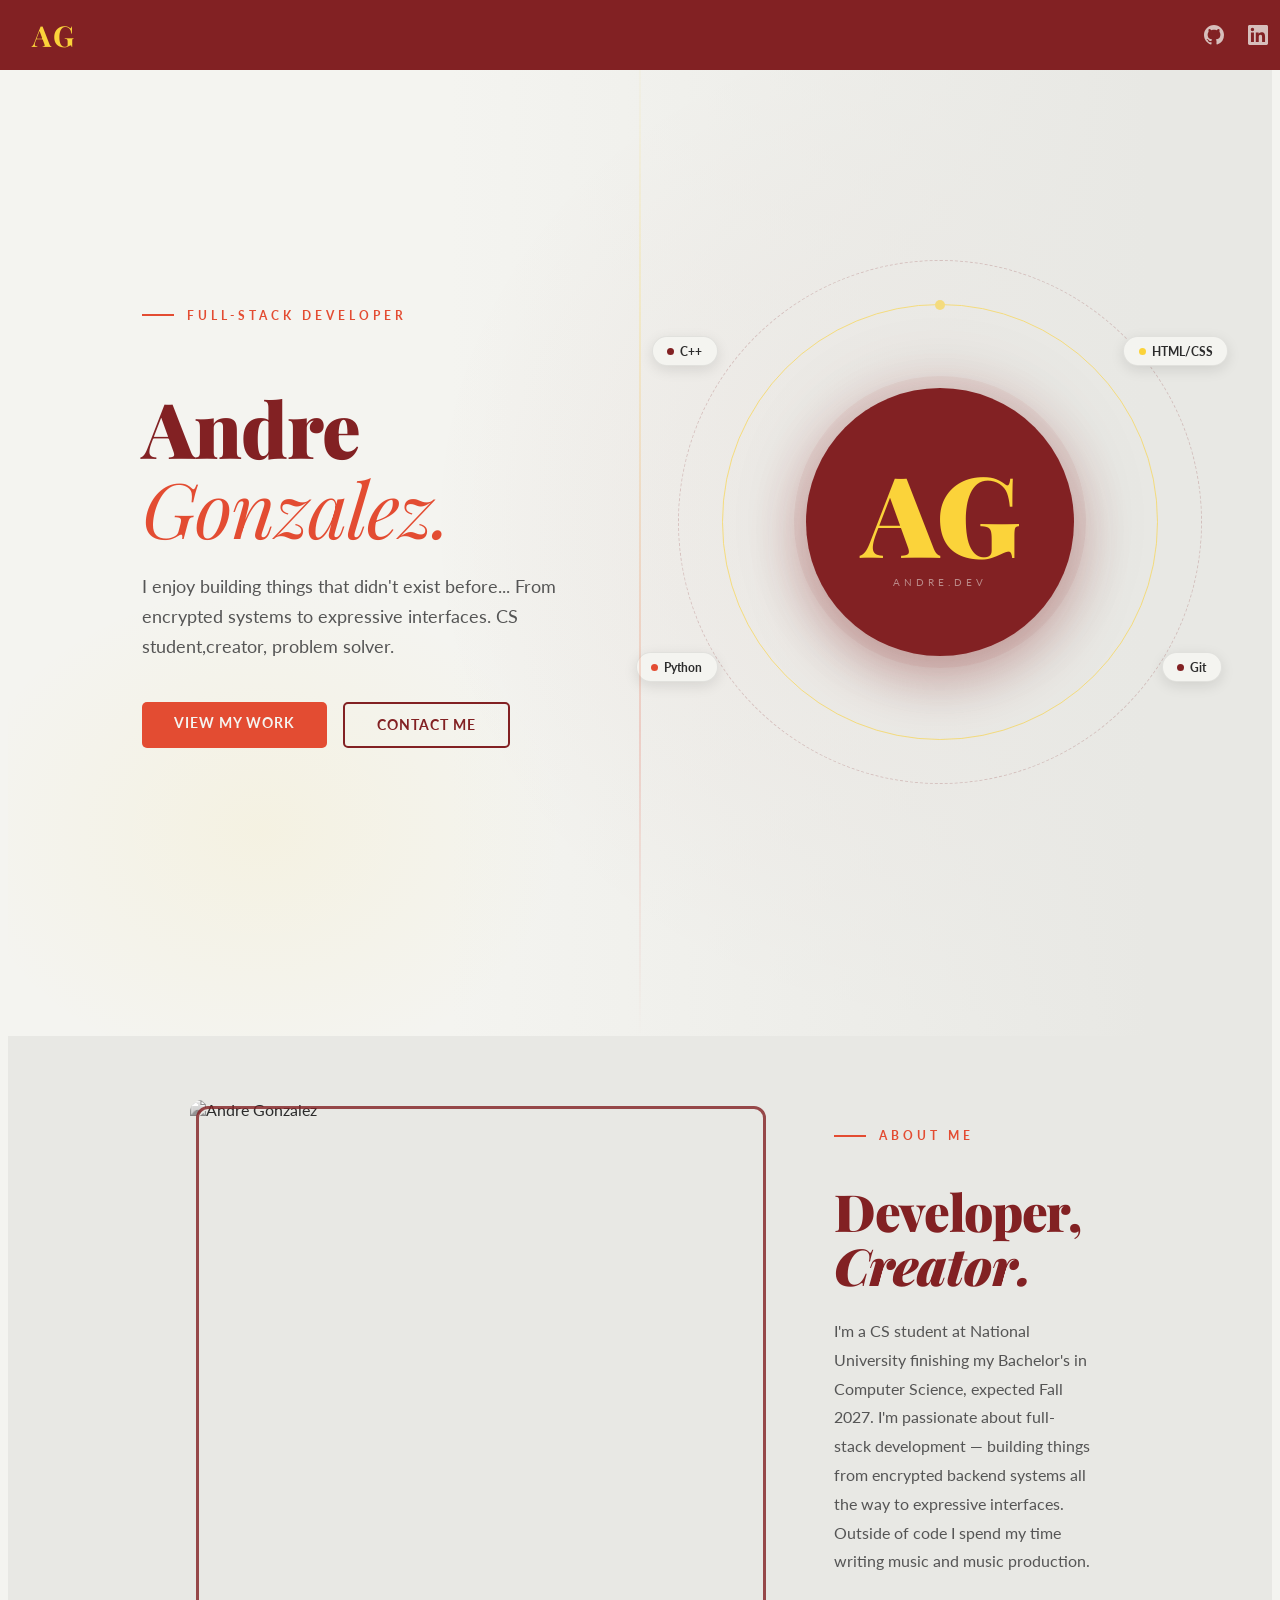
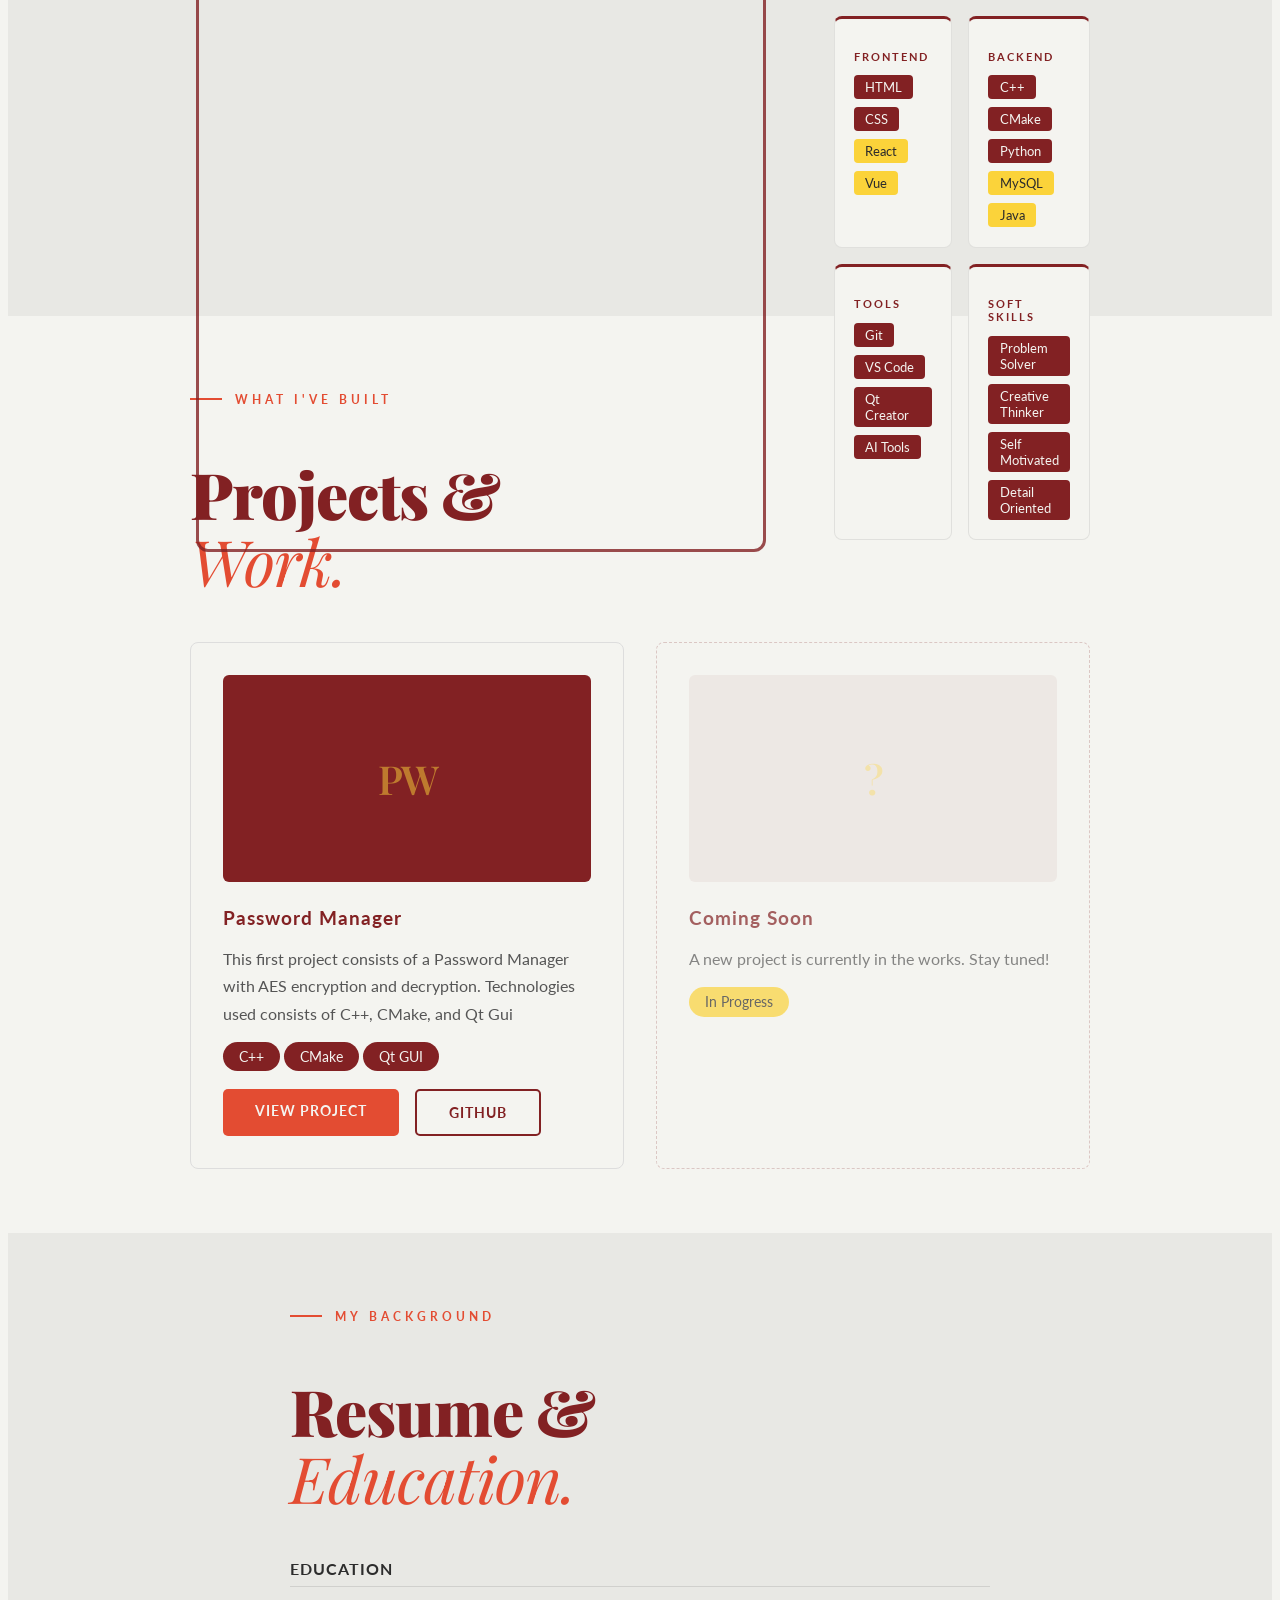
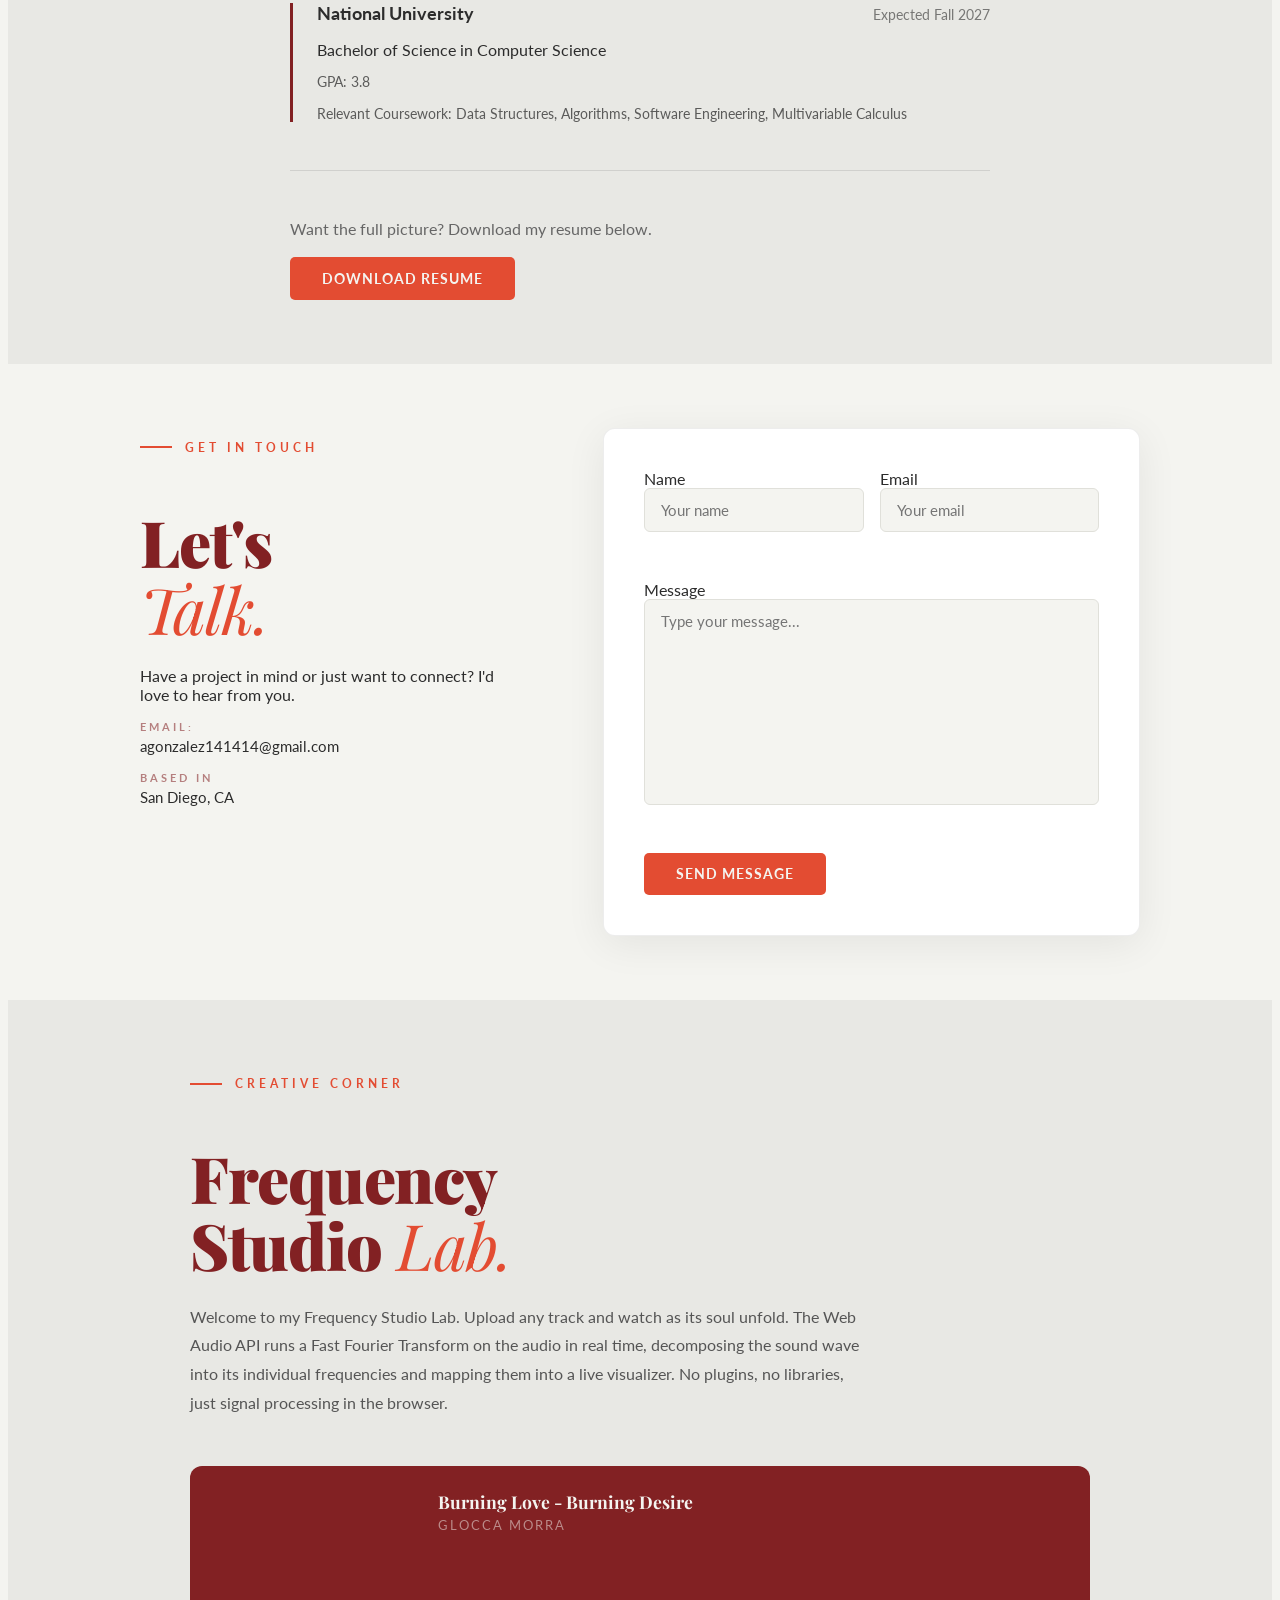
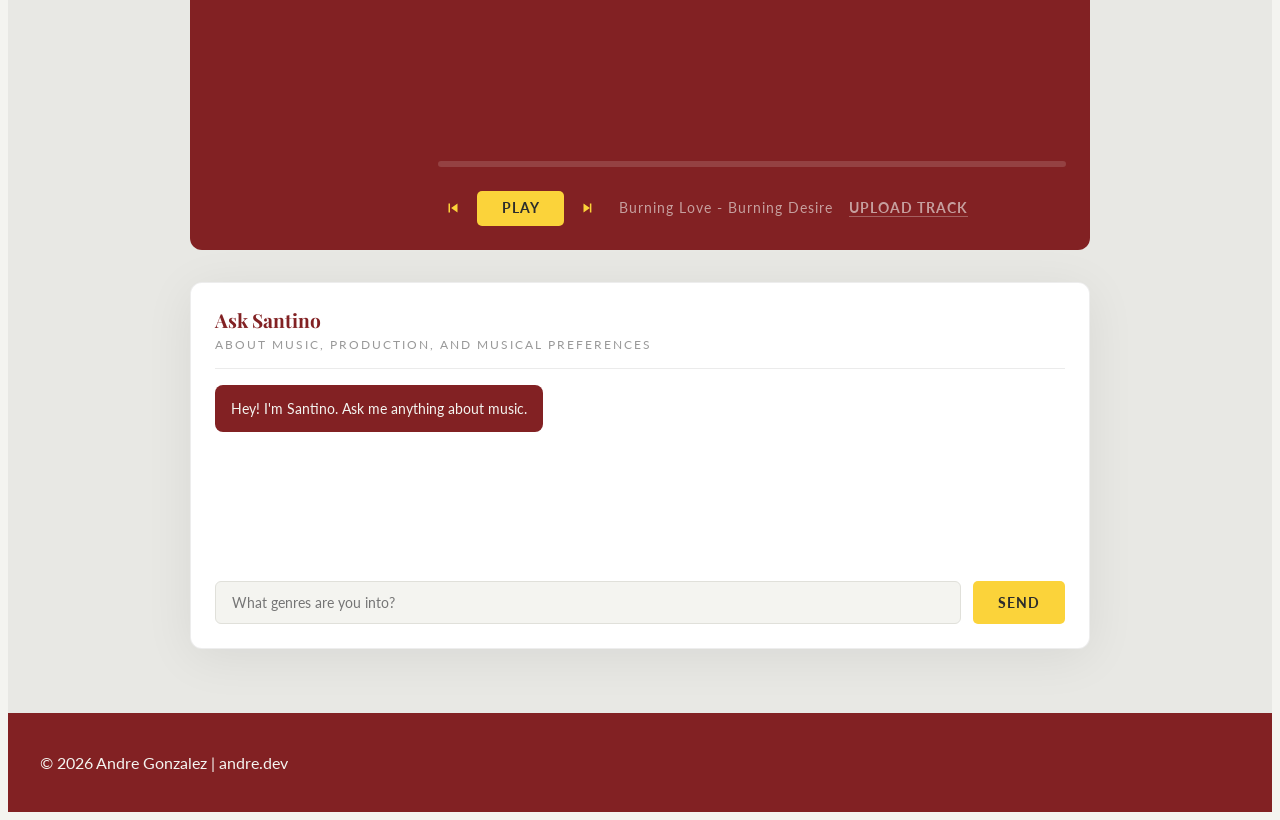
==== commit 6d083ea0: "changes  to lab-description" ====
--- a/index.html
+++ b/index.html
@@ -7,6 +7,8 @@
         <script src="https://cdnjs.cloudflare.com/ajax/libs/jsmediatags/3.9.5/jsmediatags.min.js"></script>
         <link rel="stylesheet" href="style.css" />
         <title>Andre Gonzalez</title>
+        <link rel="icon" type="image/png" href="favicon.png" />
+        <link rel="apple-touch-icon" href="favicon-180.png" />
     </head>
     <body>
         <nav class="navbar">
@@ -244,7 +246,7 @@
             <div class="container">
                 <p class="eyebrow">Creative Corner</p>
                 <h2 class="lab-title">Frequency<br>Studio<em> Lab.</em></h2>
-                <p class="lab-description">Welcome to my Frequency Studio Lab. Upload any track and watch its soul unfold. The Web Audio API runs a Fast Fourier Transform on the audio in real time, decomposing the sound wave into its individual frequencies and mapping them into a live visualizer. No plugins, no libraries, just signal processing in the browser.</p>
+                <p class="lab-description">Welcome to my Frequency Studio Lab. Upload any track and watch as its soul unfold. The Web Audio API runs a Fast Fourier Transform on the audio in real time, decomposing the sound wave into its individual frequencies and mapping them into a live visualizer. No plugins, no libraries, just signal processing in the browser.</p>
 
                 <!--Visualizer-->
                 <div class="lab-visualizer-wrap">
@@ -477,10 +479,12 @@
     if (!audioCtx) audioCtx = new AudioContext();
 
     try {
-        const response = await fetch(TRACKS[index].file);
+        const response = await fetch(window.location.origin + '/' + TRACKS[index].file);
         const arrayBuffer = await response.arrayBuffer();
         audioBuffer = await audioCtx.decodeAudioData(arrayBuffer);
         trackDuration = audioBuffer.duration;
+
+
     } catch (e) {
         trackNameEl.textContent = TRACKS[index].name + ' (not found)';
         audioBuffer = null;
@@ -489,8 +493,9 @@
 
     // ===== PLAY FROM OFFSET =====
     // This is the core of pause/resume — always starts from pauseOffset
-    function playFromOffset(offset) {
-        if (!audioBuffer || !audioCtx) return;
+    async function playFromOffset(offset) {
+    if (!audioBuffer || !audioCtx) return;
+    await audioCtx.resume();
 
         // Set up analyser (FFT node)
         analyser = audioCtx.createAnalyser();
@@ -535,25 +540,27 @@
     }
 
     // ===== PLAY/PAUSE TOGGLE =====
-    playPauseBtn.addEventListener('click', () => {
-        if (!audioBuffer) return;
-        if (isPlaying) {
-            pause();
-        } else {
-            playFromOffset(pauseOffset); // resume from where we paused
-        }
-    });
+    playPauseBtn.addEventListener('click', async () => {
+    if (!audioBuffer) return;
+    if (isPlaying) {
+        pause();
+    } else {
+        await playFromOffset(pauseOffset);
+    }
+});
 
     // ===== PREV / NEXT =====
-    prevBtn.addEventListener('click', () => {
-        currentTrackIndex = (currentTrackIndex - 1 + TRACKS.length) % TRACKS.length;
-        loadTrack(currentTrackIndex);
-    });
-
-    nextBtn.addEventListener('click', () => {
-        currentTrackIndex = (currentTrackIndex + 1) % TRACKS.length;
-        loadTrack(currentTrackIndex);
-    });
+    prevBtn.addEventListener('click', async () => {
+    currentTrackIndex = (currentTrackIndex - 1 + TRACKS.length) % TRACKS.length;
+    await loadTrack(currentTrackIndex);
+    playFromOffset(0);
+});
+
+nextBtn.addEventListener('click', async () => {
+    currentTrackIndex = (currentTrackIndex + 1) % TRACKS.length;
+    await loadTrack(currentTrackIndex);
+    playFromOffset(0);
+});
 
     // ===== PROGRESS BAR =====
     function updateProgress() {
